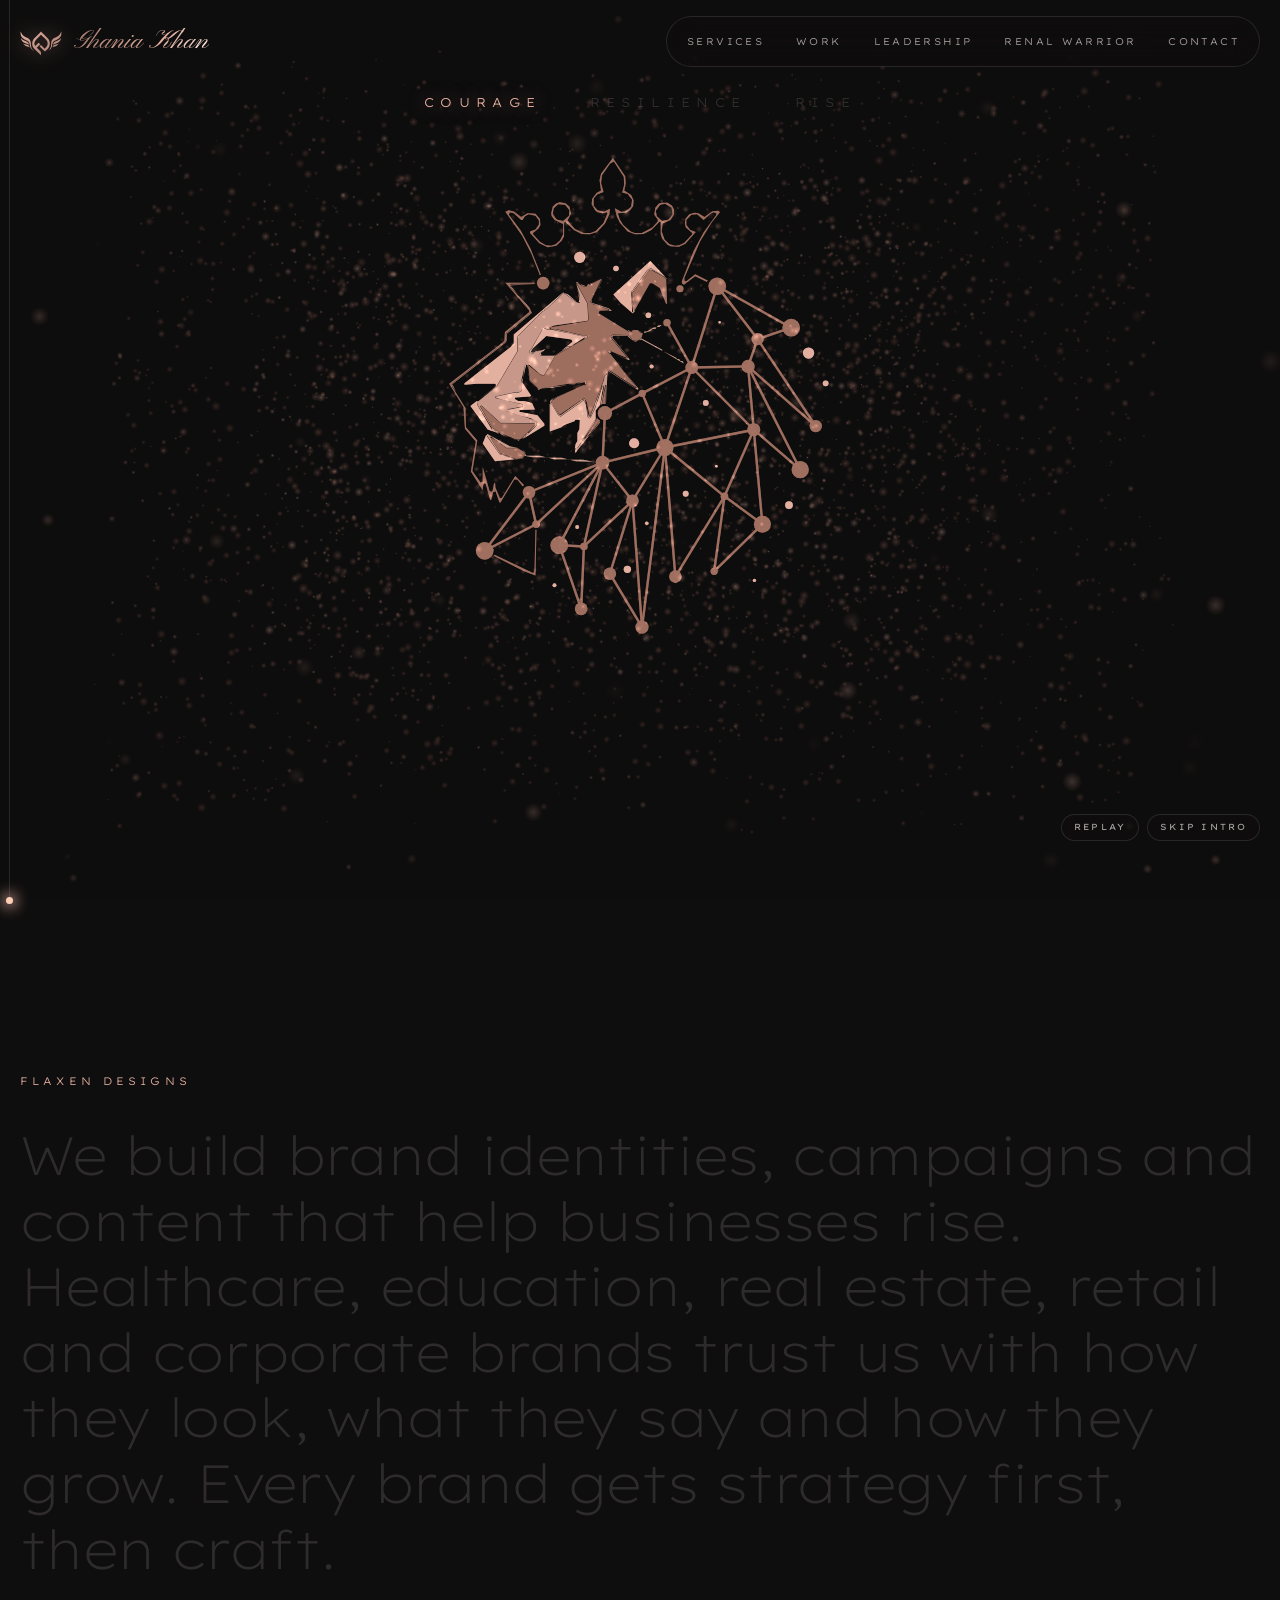
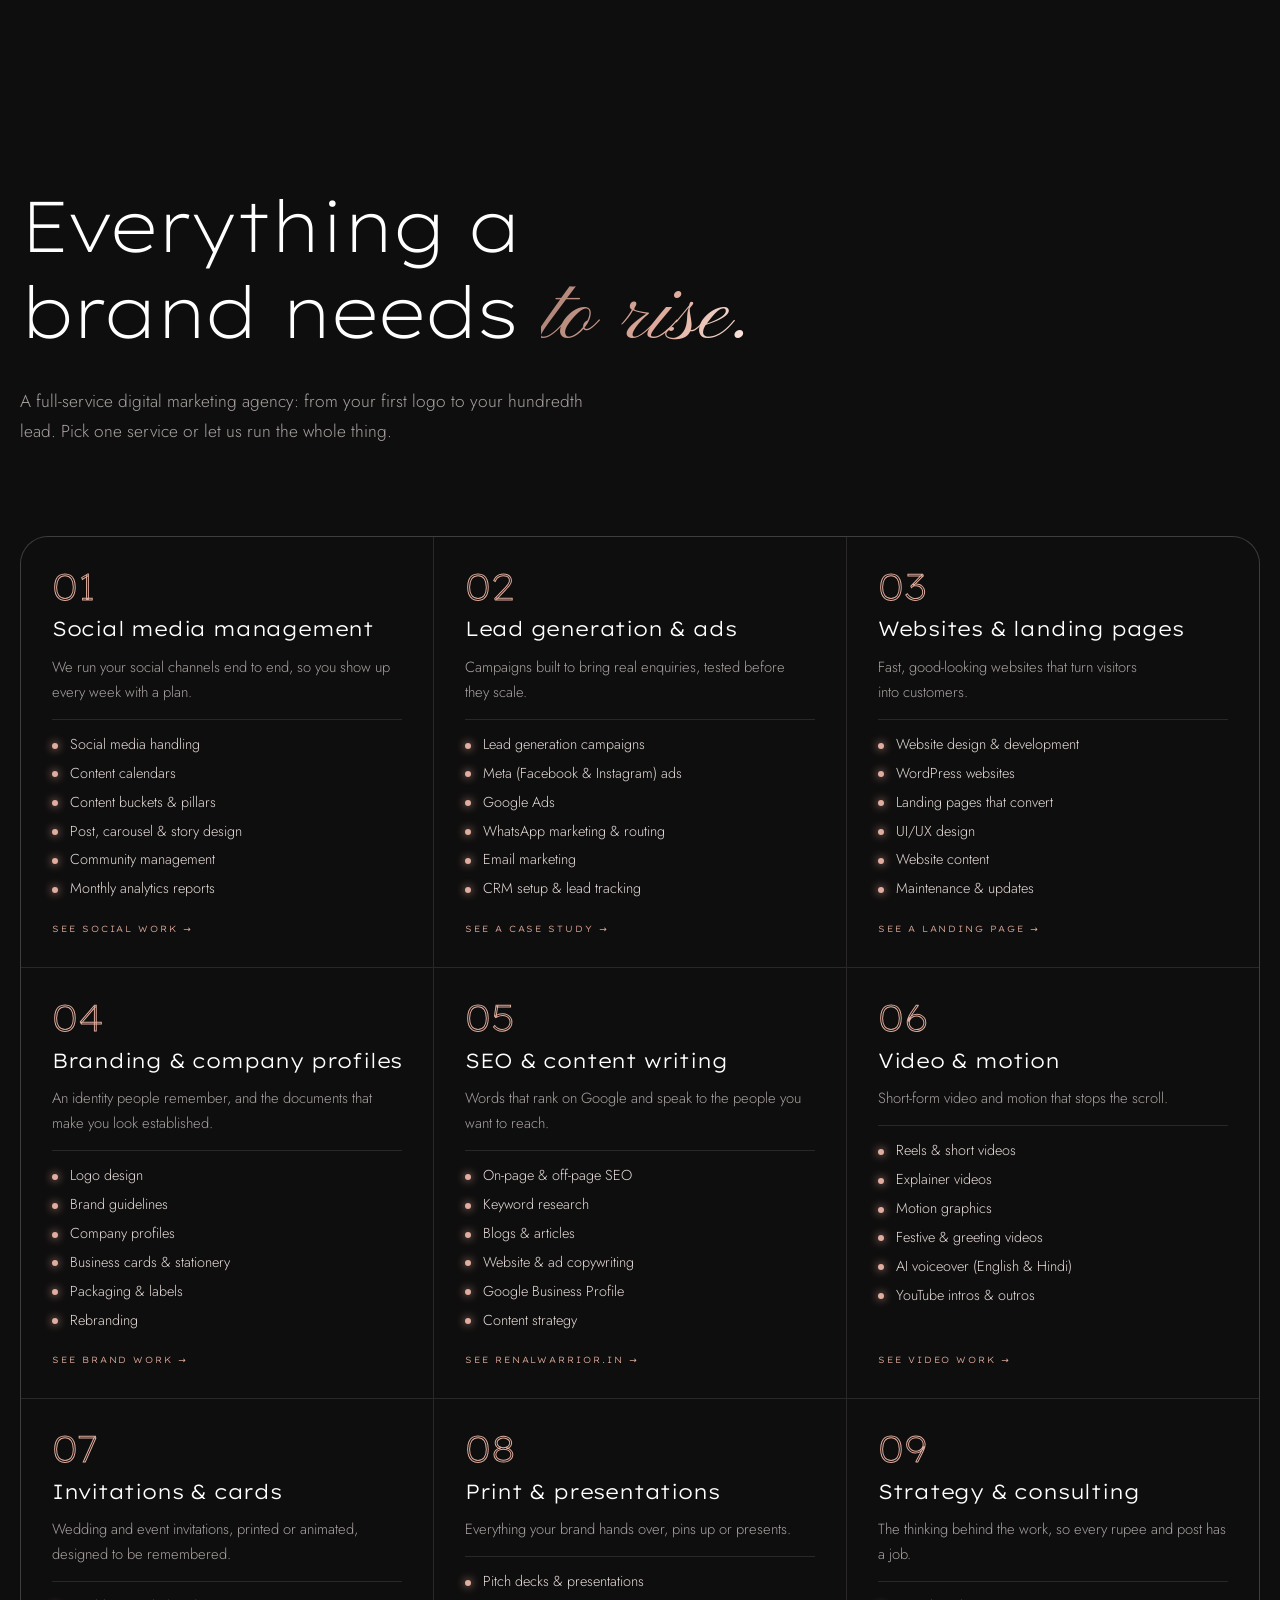
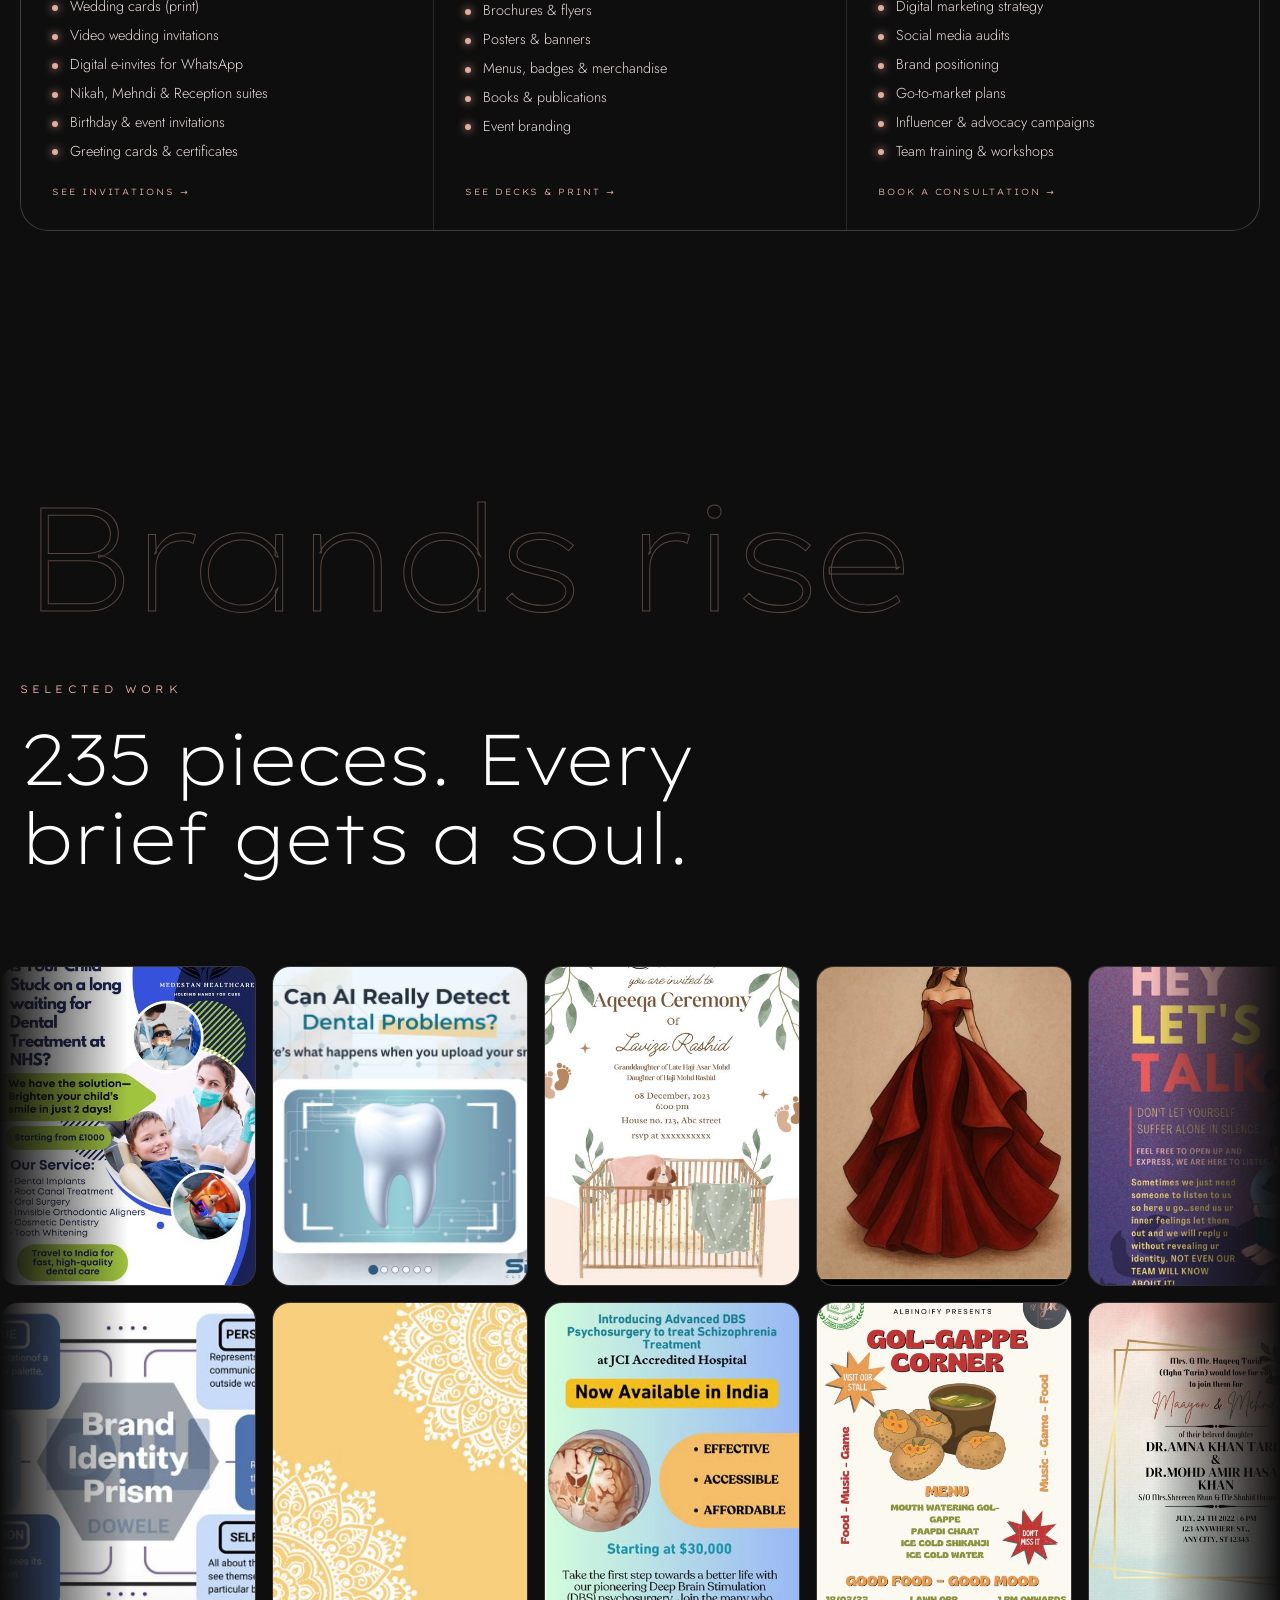
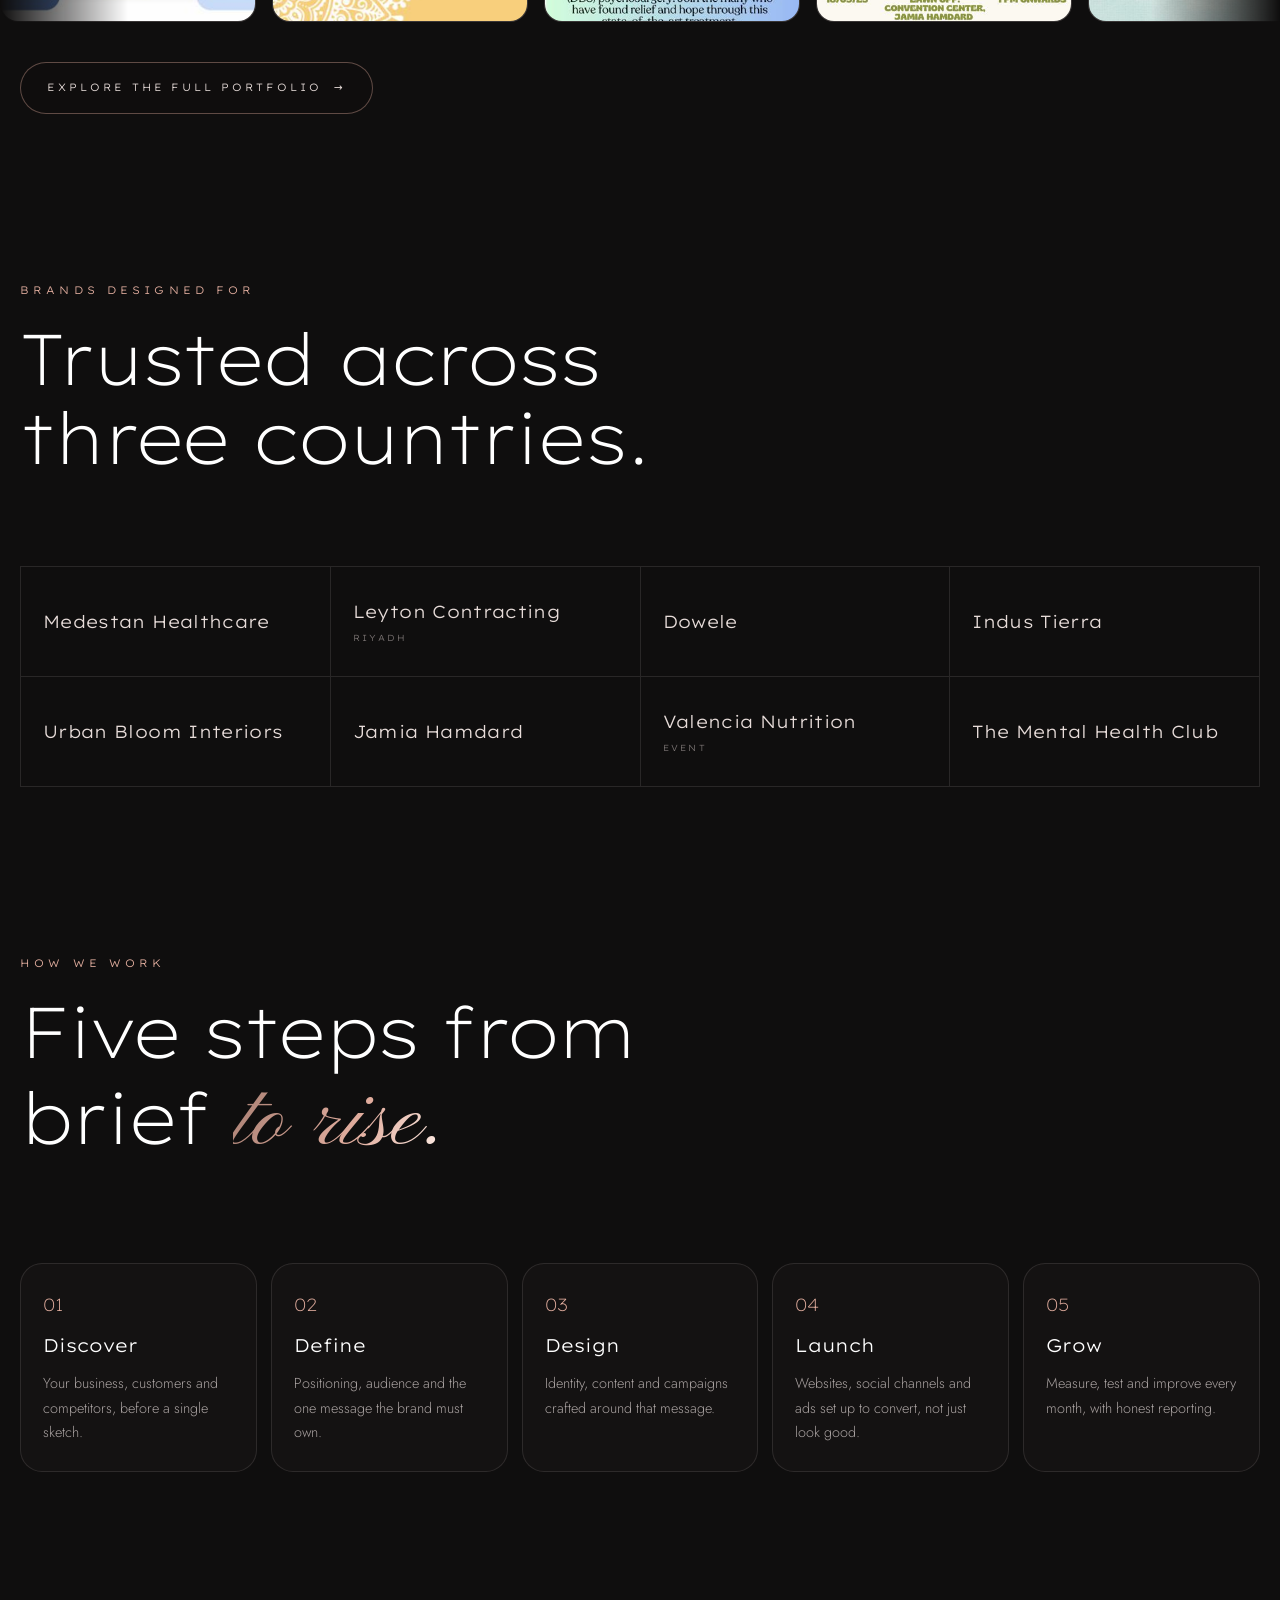
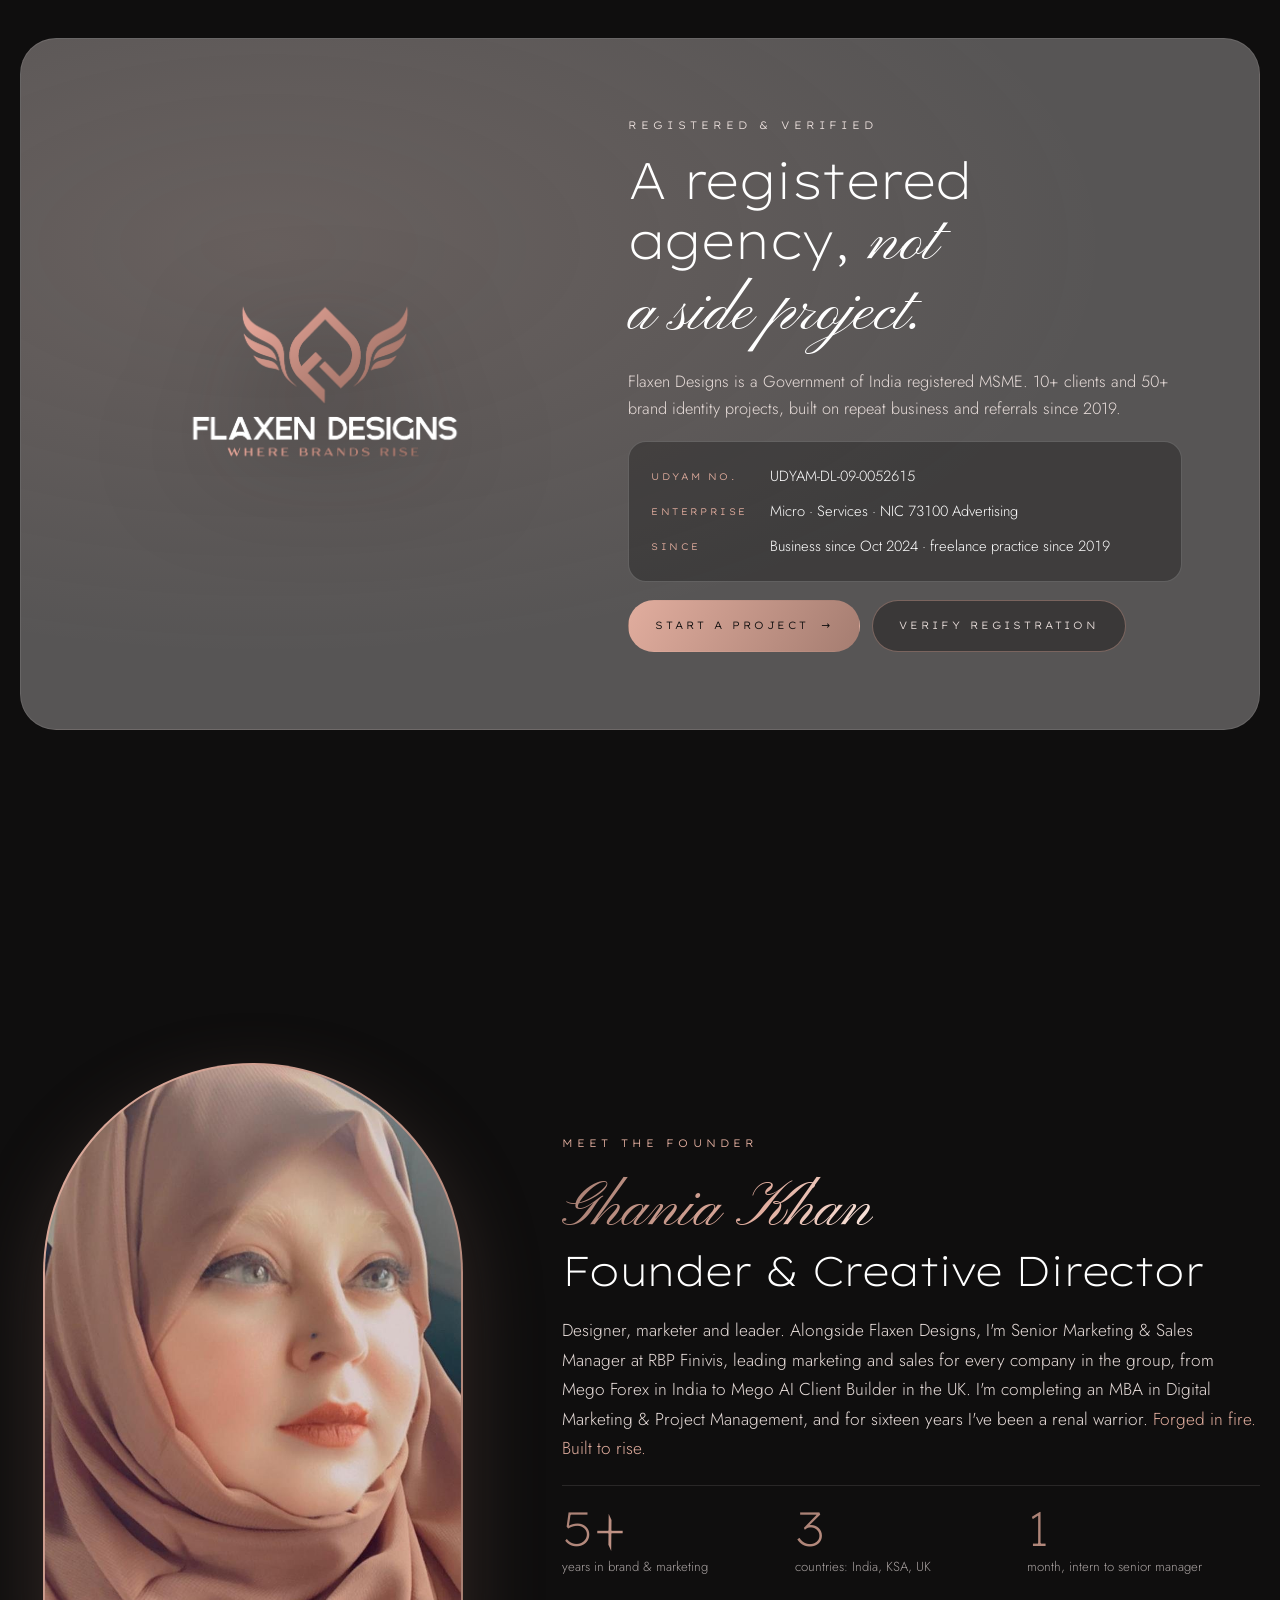
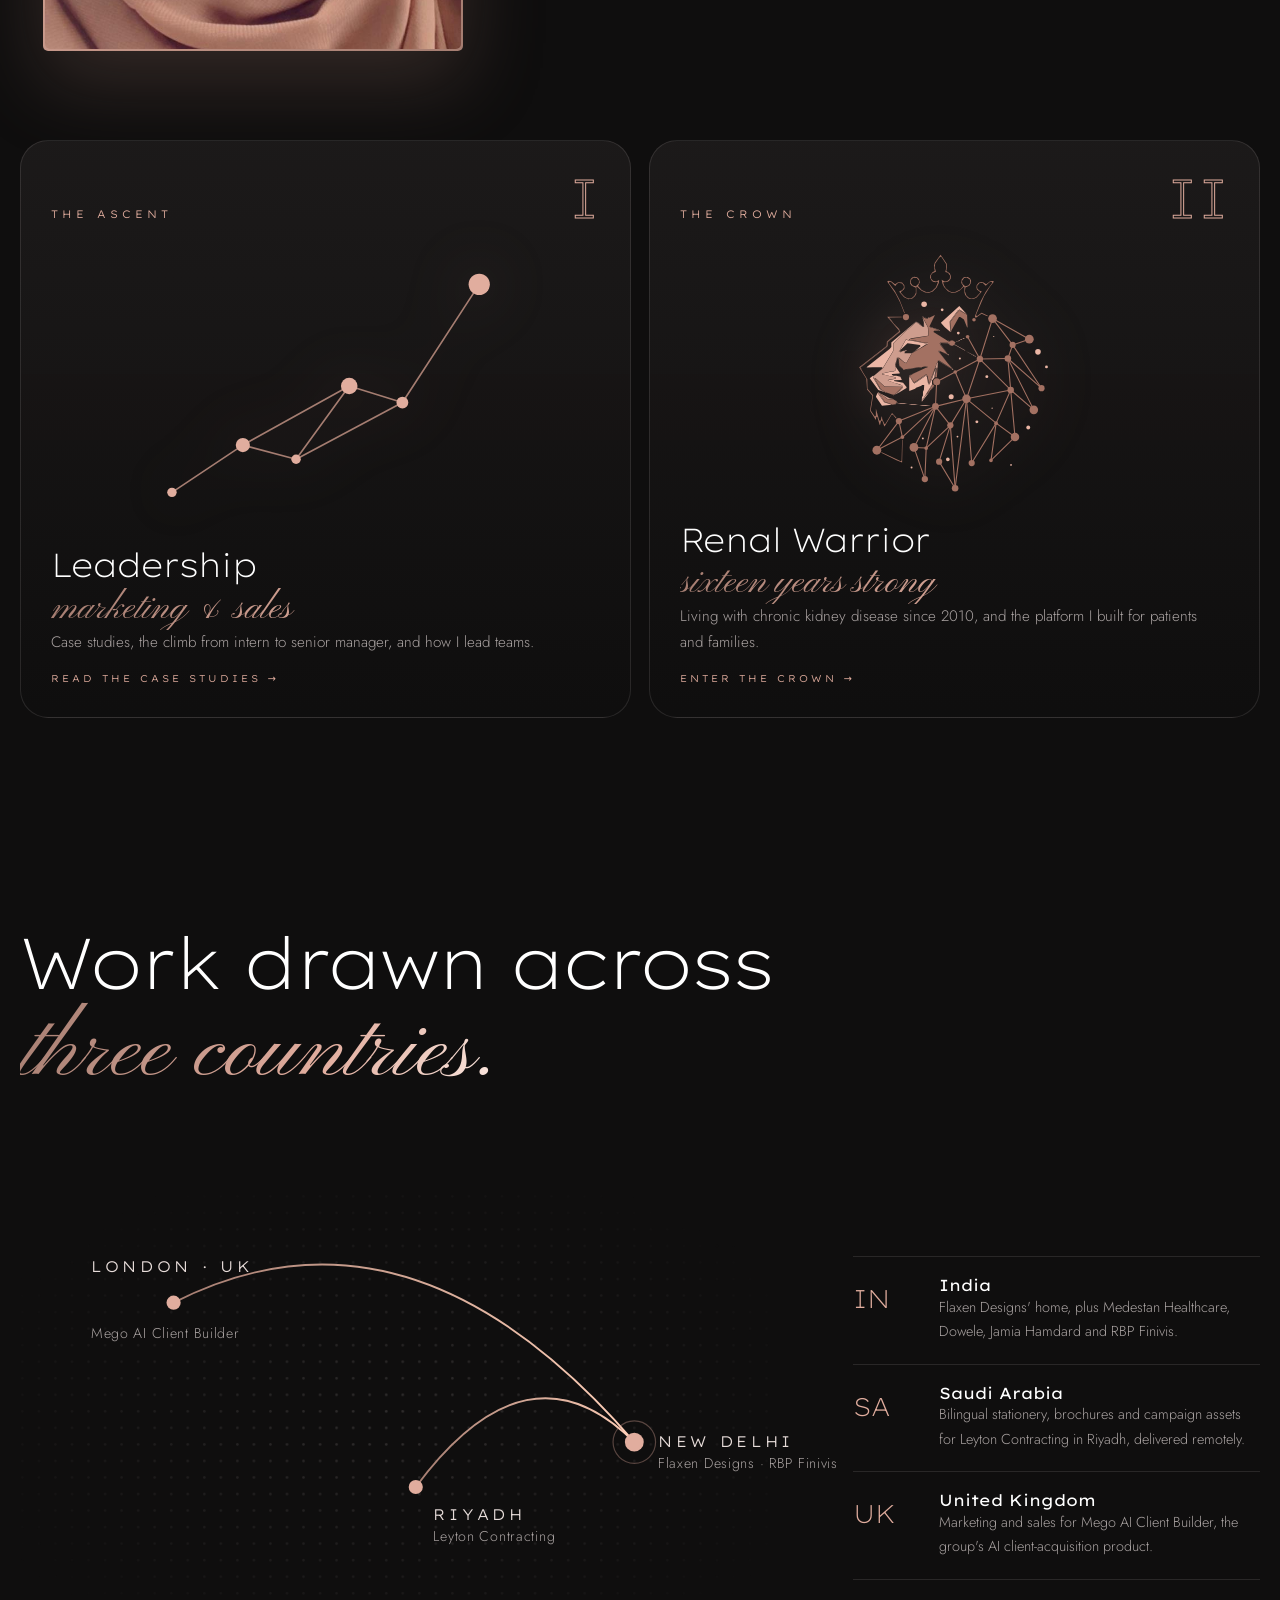
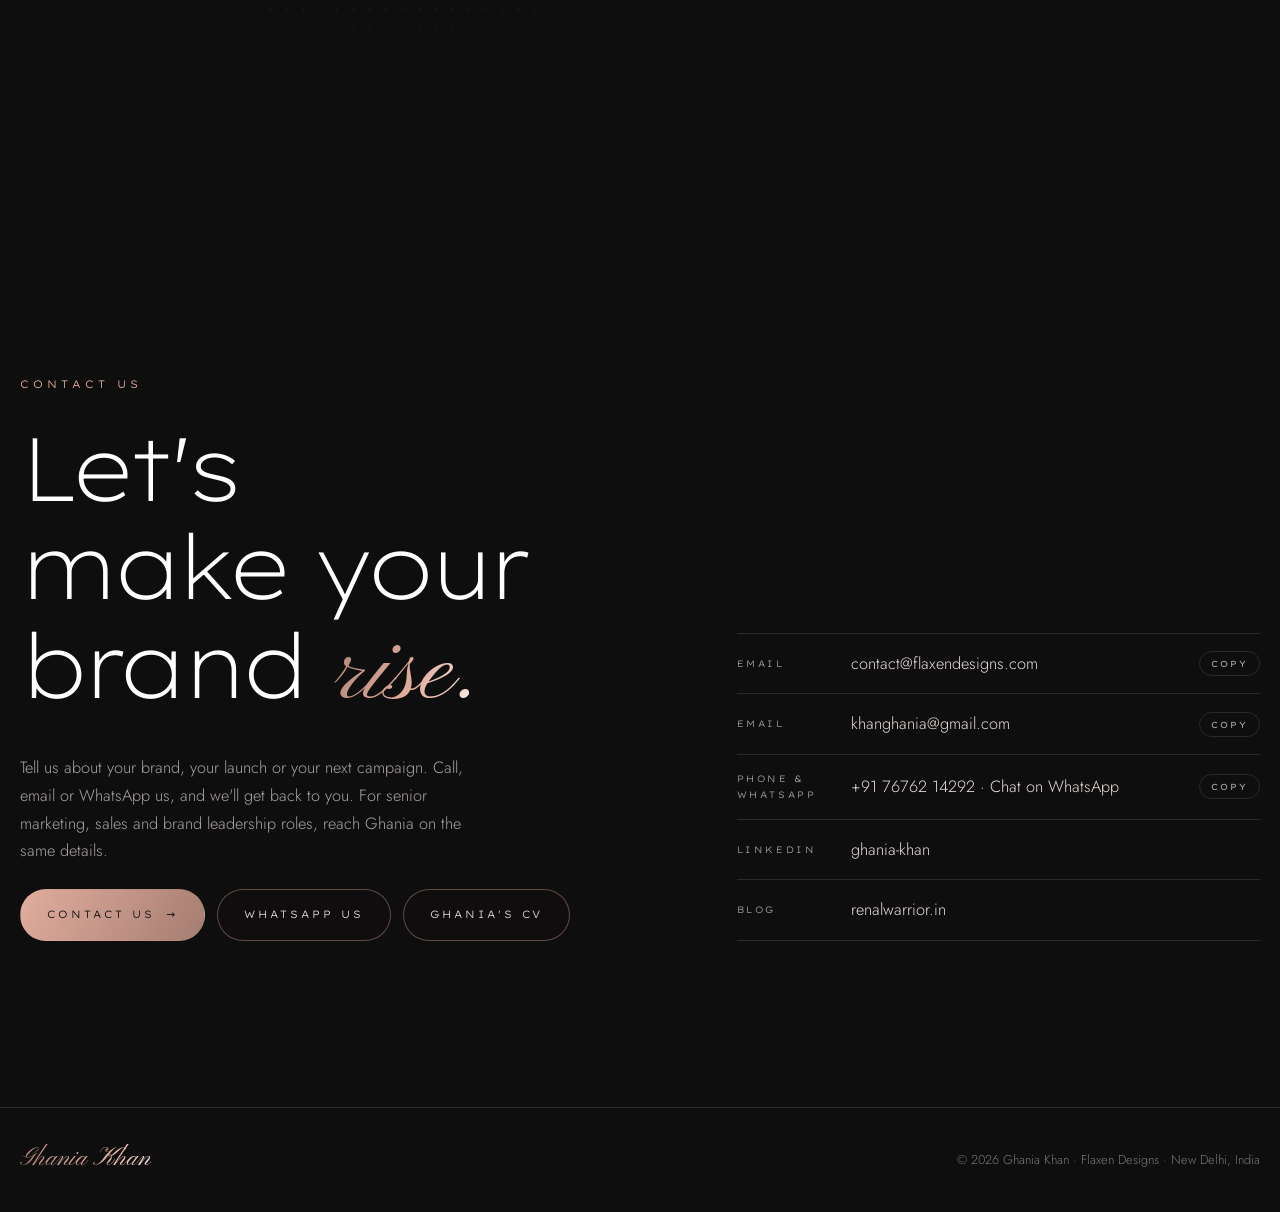
==== index.html @ 9b43824f "Launch the Flaxen Designs website Co-Authored-By: Claude Opus 5.5 <noreply@anthropic.com> Claude-Ses" ====
<!doctype html>
<html lang="en">
<head>
<meta charset="utf-8">
<meta name="viewport" content="width=device-width, initial-scale=1, viewport-fit=cover">
<title>Flaxen Designs · Ghania Khan</title>
<meta name="claude:viewport-fit-sides" content="cover">
<meta name="description" content="Flaxen Designs is a digital marketing agency founded by Ghania Khan: social media management, lead generation, Meta and Google ads, websites, branding, company profiles, SEO, video and print. Where brands rise.">
<meta property="og:title" content="Flaxen Designs · Ghania Khan">
<meta property="og:description" content="Flaxen Designs is a digital marketing agency founded by Ghania Khan: social media management, lead generation, Meta and Google ads, websites, branding, company profiles, SEO, video and print. Where brands rise.">
<meta property="og:image" content="assets/img/ghania-portrait.jpg">
<meta name="theme-color" content="#0f0e0e">
<link rel="icon" href="assets/img/favicon.svg" type="image/svg+xml">
<link rel="preconnect" href="https://fonts.googleapis.com">
<link rel="preconnect" href="https://fonts.gstatic.com" crossorigin>
<link rel="stylesheet" href="https://fonts.googleapis.com/css2?family=Jost:wght@300;400&family=Lexend+Exa:wght@200;300;400&family=Pinyon+Script&display=swap">
<link rel="stylesheet" href="assets/v2.css">
<script>document.documentElement.classList.add("js")</script>
</head>
<body>
<canvas id="embers" aria-hidden="true"></canvas>
<div class="thread" aria-hidden="true"><i></i></div>
<header class="site">
  <a class="mark" href="index.html" aria-label="Ghania Khan, home"><svg class="wings-svg" viewBox="250 300 580 440" width="42" aria-hidden="true"><defs><linearGradient id="mark-wings" x1="0" y1="0" x2="1" y2="1"><stop offset="0" stop-color="#E1AD9E"/><stop offset="1" stop-color="#A57D71"/></linearGradient></defs><path fill="url(#mark-wings)" d="M818.9,424.6c-4.5,18.8-14.9,33-28.7,44.3c-12.1,9.9-25.7,16.5-39.3,23.3c-8.2,4.1-16.4,8.2-24.2,13.1 c-15.6,9.9-25,25.3-29.5,44.4c-2.3,9.6-4.1,19.4-6.4,29c-2.5,10.2-5.9,19.8-11.2,28.2c-6,13.4-25.1,28.2-36.2,36l0,0 c-4.6,3.3-7.8,5.3-8.1,5.5l15.3-14.5l0,0c8.1-10.9,17.5-25.8,24.3-43.4c0,0,0,0,0,0c0.5-2.3,0.9-4.7,1.3-7.1 c2.4-14.2,3-28.7,3.6-43.1c0.3-6.3,1-12.6,2.3-18.6v0c1.5-7.3,3.9-14.3,7.4-21.1c7.9-15.3,19.4-26.5,33.4-34.2 c12.4-6.8,25.2-12.6,37.8-19c12-6.1,23.4-13.3,33-23.5c12.3-13.1,20.8-28.9,26-46.9c0.1-0.5,0.3-0.9,0.7-2.1 c0.3,1.5,0.5,2.3,0.6,3.1C822.9,393.6,822.6,409.1,818.9,424.6z M372.1,588.3c4,1.1,7.8,3,11.7,4.5c-3.7-13.2-10.6-23.8-22.5-29.7 c-8.7-4.3-18.1-5.8-27.4-7.6c-11-2.1-21.9-4.7-32-10.5c-2.2-1.3-4.3-2.7-6.8-3.8c2.4,3.9,4.6,7.9,7.2,11.6 c12.6,18,29.6,27.4,49.2,31.6c2.6,0.6,5.3,1,8,1.5C363.7,586.6,368,587.1,372.1,588.3z M346.2,545.4c10.4,3.3,20.8,6.2,29.5,14.9 c-4-22.7-15.8-37.7-34.1-46.5c-11.3-5.4-22.9-9.9-34.4-14.8c-13.2-5.7-26.1-12-36.8-22.9c-2.7-2.8-5.3-5.8-7.9-8.7 c-0.2,0.1-0.4,0.2-0.6,0.2c2.1,6.7,3.9,13.5,6.4,20c9.5,24.3,26.9,38.9,48.6,47.7C326.6,539.2,336.4,542.3,346.2,545.4z M423.6,628.4c-2.4-3.1-5.1-6.1-7.3-9.4c-7.1-10.6-10.5-22.9-12.6-35.6c-2.4-14.2-3-28.7-3.6-43.1c-0.6-14-3.3-27.3-9.7-39.7 c-7.9-15.3-19.4-26.5-33.4-34.2c-12.4-6.8-25.2-12.6-37.8-19c-12-6.1-23.4-13.3-33-23.5c-12.3-13.1-20.8-28.9-26-46.9 c-0.1-0.5-0.3-0.9-0.7-2.1c-0.3,1.5-0.5,2.3-0.6,3.1c-1.9,15.6-1.7,31.1,2,46.6c4.5,18.8,14.9,33,28.7,44.3 c12.1,9.9,25.7,16.5,39.3,23.3c8.2,4.1,16.4,8.2,24.2,13.1c15.6,9.9,25,25.3,29.5,44.4c2.3,9.6,4.1,19.4,6.4,29 c2.5,10.2,5.9,19.8,11.2,28.2l0,0c8.7,19.3,44.3,41.5,44.3,41.5L423.6,628.4z M720.5,585.8c2.7-0.5,5.3-0.9,8-1.5 c19.7-4.1,36.6-13.6,49.2-31.6c2.6-3.7,4.8-7.8,7.2-11.6c-2.6,1.1-4.7,2.6-6.8,3.8c-10.1,5.9-21,8.4-32,10.5 c-9.3,1.8-18.6,3.3-27.4,7.6c-12,5.9-18.8,16.5-22.5,29.7c3.9-1.5,7.7-3.4,11.7-4.5C712,587.1,716.3,586.6,720.5,585.8z M763,535.3 c21.7-8.8,39.2-23.4,48.6-47.7c2.5-6.5,4.3-13.3,6.4-20c-0.2-0.1-0.4-0.2-0.6-0.2c-2.6,2.9-5.2,5.9-7.9,8.7 c-10.7,10.8-23.6,17.2-36.8,22.9c-11.5,4.9-23.1,9.4-34.4,14.8c-18.3,8.7-30.1,23.7-34.1,46.5c8.7-8.7,19.1-11.6,29.5-14.9 C743.6,542.3,753.4,539.2,763,535.3z M661,526.3c-1.3-12.1-4.9-23.5-10.6-33.7c-4-7.2-9.1-14-15.2-20.2 c-16.5-16.6-34.2-34.4-57.5-57.8c-9.9-9.9-19.8-19.7-30-29.9l-7.5-7.5c-8.3,8.3-16.6,16.7-24.9,25c-18.5,18.5-37.6,37.7-56.2,56.7 c-1.2,1.2-2.4,2.5-3.7,3.7c-7.6,7.6-15.4,15.5-21,24.1c-1.9,2.9-3.7,6-5.3,9c-18.8,36.2-13,82.4,14.2,114.8 c2.4,2.9,4.9,5.6,7.6,8.1c19.1,18.2,38.2,37.1,56.6,55.3c7.7,7.5,15.3,15.1,23,22.6c3,2.9,5.9,5.9,8.7,8.8c0-15.5,0.1-31,0.1-46.4 c-19.4-19.2-38.9-38.4-58.3-57.5c16.2-16.4,32.5-32.8,48.7-49.3c-7.4-7.4-14.8-14.8-22.2-22.2c-11.9,11.7-23.8,23.5-35.7,35.2 l-13,12.8l-4.6-10.6c-10.4-23.8-4.1-55.4,15.1-75.1c10.9-11.2,22.1-22.6,32.8-33.5c5.9-6,11.7-11.9,17.6-17.9 c3-3.1,6.1-6.2,9.3-9.5l11.7-12l5.7,6.2c1.3,1.4,2.5,2.8,3.7,4.1c2.3,2.6,4.5,5.1,6.7,7.3c6.3,6.3,12.7,12.8,19,19 c12.4,12.4,25.3,25.2,37.6,38.2c16.5,17.4,22.1,39.5,16.3,64c-5.2,22.1-20.7,36.5-34.3,49.3l-5.6,5.2 c-16.9-17.2-33.8-34.4-50.7-51.7c-6.3,6.2-12.7,12.4-19,18.6c24.7,24.7,49.3,49.3,74,74c2.6-2.6,5.3-5.2,7.9-7.7 c7.4-7.2,15-14.7,22.7-22c7.9-7.5,14.6-15.5,20-23.8v0C658.5,578.7,664,553.8,661,526.3z"/></svg><span class="gold">Ghania Khan</span></a>
  <nav class="menu" aria-label="Main"><a href="index.html#services">Services</a><a href="wings.html">Work</a><a href="ascent.html">Leadership</a><a href="crown.html">Renal Warrior</a><a href="#contact">Contact</a></nav>
</header>
<main>

<section class="hero" aria-label="Flaxen Designs">
  <canvas aria-hidden="true"></canvas>
  <div class="still" aria-hidden="true"><svg class="wings-svg" viewBox="250 300 580 440" aria-hidden="true"><defs><linearGradient id="wg-still" x1="0" y1="0" x2="1" y2="1"><stop offset="0" stop-color="#E1AD9E"/><stop offset="1" stop-color="#A57D71"/></linearGradient></defs><path fill="url(#wg-still)" d="M818.9,424.6c-4.5,18.8-14.9,33-28.7,44.3c-12.1,9.9-25.7,16.5-39.3,23.3c-8.2,4.1-16.4,8.2-24.2,13.1 c-15.6,9.9-25,25.3-29.5,44.4c-2.3,9.6-4.1,19.4-6.4,29c-2.5,10.2-5.9,19.8-11.2,28.2c-6,13.4-25.1,28.2-36.2,36l0,0 c-4.6,3.3-7.8,5.3-8.1,5.5l15.3-14.5l0,0c8.1-10.9,17.5-25.8,24.3-43.4c0,0,0,0,0,0c0.5-2.3,0.9-4.7,1.3-7.1 c2.4-14.2,3-28.7,3.6-43.1c0.3-6.3,1-12.6,2.3-18.6v0c1.5-7.3,3.9-14.3,7.4-21.1c7.9-15.3,19.4-26.5,33.4-34.2 c12.4-6.8,25.2-12.6,37.8-19c12-6.1,23.4-13.3,33-23.5c12.3-13.1,20.8-28.9,26-46.9c0.1-0.5,0.3-0.9,0.7-2.1 c0.3,1.5,0.5,2.3,0.6,3.1C822.9,393.6,822.6,409.1,818.9,424.6z M372.1,588.3c4,1.1,7.8,3,11.7,4.5c-3.7-13.2-10.6-23.8-22.5-29.7 c-8.7-4.3-18.1-5.8-27.4-7.6c-11-2.1-21.9-4.7-32-10.5c-2.2-1.3-4.3-2.7-6.8-3.8c2.4,3.9,4.6,7.9,7.2,11.6 c12.6,18,29.6,27.4,49.2,31.6c2.6,0.6,5.3,1,8,1.5C363.7,586.6,368,587.1,372.1,588.3z M346.2,545.4c10.4,3.3,20.8,6.2,29.5,14.9 c-4-22.7-15.8-37.7-34.1-46.5c-11.3-5.4-22.9-9.9-34.4-14.8c-13.2-5.7-26.1-12-36.8-22.9c-2.7-2.8-5.3-5.8-7.9-8.7 c-0.2,0.1-0.4,0.2-0.6,0.2c2.1,6.7,3.9,13.5,6.4,20c9.5,24.3,26.9,38.9,48.6,47.7C326.6,539.2,336.4,542.3,346.2,545.4z M423.6,628.4c-2.4-3.1-5.1-6.1-7.3-9.4c-7.1-10.6-10.5-22.9-12.6-35.6c-2.4-14.2-3-28.7-3.6-43.1c-0.6-14-3.3-27.3-9.7-39.7 c-7.9-15.3-19.4-26.5-33.4-34.2c-12.4-6.8-25.2-12.6-37.8-19c-12-6.1-23.4-13.3-33-23.5c-12.3-13.1-20.8-28.9-26-46.9 c-0.1-0.5-0.3-0.9-0.7-2.1c-0.3,1.5-0.5,2.3-0.6,3.1c-1.9,15.6-1.7,31.1,2,46.6c4.5,18.8,14.9,33,28.7,44.3 c12.1,9.9,25.7,16.5,39.3,23.3c8.2,4.1,16.4,8.2,24.2,13.1c15.6,9.9,25,25.3,29.5,44.4c2.3,9.6,4.1,19.4,6.4,29 c2.5,10.2,5.9,19.8,11.2,28.2l0,0c8.7,19.3,44.3,41.5,44.3,41.5L423.6,628.4z M720.5,585.8c2.7-0.5,5.3-0.9,8-1.5 c19.7-4.1,36.6-13.6,49.2-31.6c2.6-3.7,4.8-7.8,7.2-11.6c-2.6,1.1-4.7,2.6-6.8,3.8c-10.1,5.9-21,8.4-32,10.5 c-9.3,1.8-18.6,3.3-27.4,7.6c-12,5.9-18.8,16.5-22.5,29.7c3.9-1.5,7.7-3.4,11.7-4.5C712,587.1,716.3,586.6,720.5,585.8z M763,535.3 c21.7-8.8,39.2-23.4,48.6-47.7c2.5-6.5,4.3-13.3,6.4-20c-0.2-0.1-0.4-0.2-0.6-0.2c-2.6,2.9-5.2,5.9-7.9,8.7 c-10.7,10.8-23.6,17.2-36.8,22.9c-11.5,4.9-23.1,9.4-34.4,14.8c-18.3,8.7-30.1,23.7-34.1,46.5c8.7-8.7,19.1-11.6,29.5-14.9 C743.6,542.3,753.4,539.2,763,535.3z M661,526.3c-1.3-12.1-4.9-23.5-10.6-33.7c-4-7.2-9.1-14-15.2-20.2 c-16.5-16.6-34.2-34.4-57.5-57.8c-9.9-9.9-19.8-19.7-30-29.9l-7.5-7.5c-8.3,8.3-16.6,16.7-24.9,25c-18.5,18.5-37.6,37.7-56.2,56.7 c-1.2,1.2-2.4,2.5-3.7,3.7c-7.6,7.6-15.4,15.5-21,24.1c-1.9,2.9-3.7,6-5.3,9c-18.8,36.2-13,82.4,14.2,114.8 c2.4,2.9,4.9,5.6,7.6,8.1c19.1,18.2,38.2,37.1,56.6,55.3c7.7,7.5,15.3,15.1,23,22.6c3,2.9,5.9,5.9,8.7,8.8c0-15.5,0.1-31,0.1-46.4 c-19.4-19.2-38.9-38.4-58.3-57.5c16.2-16.4,32.5-32.8,48.7-49.3c-7.4-7.4-14.8-14.8-22.2-22.2c-11.9,11.7-23.8,23.5-35.7,35.2 l-13,12.8l-4.6-10.6c-10.4-23.8-4.1-55.4,15.1-75.1c10.9-11.2,22.1-22.6,32.8-33.5c5.9-6,11.7-11.9,17.6-17.9 c3-3.1,6.1-6.2,9.3-9.5l11.7-12l5.7,6.2c1.3,1.4,2.5,2.8,3.7,4.1c2.3,2.6,4.5,5.1,6.7,7.3c6.3,6.3,12.7,12.8,19,19 c12.4,12.4,25.3,25.2,37.6,38.2c16.5,17.4,22.1,39.5,16.3,64c-5.2,22.1-20.7,36.5-34.3,49.3l-5.6,5.2 c-16.9-17.2-33.8-34.4-50.7-51.7c-6.3,6.2-12.7,12.4-19,18.6c24.7,24.7,49.3,49.3,74,74c2.6-2.6,5.3-5.2,7.9-7.7 c7.4-7.2,15-14.7,22.7-22c7.9-7.5,14.6-15.5,20-23.8v0C658.5,578.7,664,553.8,661,526.3z"/></svg></div>
  <div class="words" aria-hidden="true"><span class="w1">Courage</span><span class="w2">Resilience</span><span class="w3">Rise</span></div>
  <div class="id">
    <h1 class="brand"><span class="bw">Flaxen Designs</span><span class="tg">Where brands rise</span></h1>
    <p class="role">Branding &amp; digital marketing agency &middot; Founded by <b>Ghania Khan</b></p>
    <nav class="paths" aria-label="Start here">
      <a class="btn solid" href="#contact">Start a project <span class="arr">&rarr;</span></a>
      <a class="btn" href="wings.html">See the work</a>
      <a class="btn" href="#founder">Meet the founder</a>
    </nav>
    <div class="controls"><button id="replay" type="button">Replay</button><button id="skip" type="button">Skip intro</button></div>
  </div>
</section>

<section class="manifesto" aria-label="About Flaxen Designs">
  <div class="wrap">
    <span class="eyebrow rv">Flaxen Designs</span>
    <p style="margin-top:28px">We build <em>brand identities,</em> campaigns and content that help businesses <em>rise.</em> Healthcare, education, real estate, retail and corporate brands trust us with how they look, what they say and how they <em>grow.</em> Every brand gets strategy first, then craft.</p>
  </div>
</section>

<section id="services" aria-labelledby="svc-h" style="padding-top:0">
  <div class="wrap">
    <div class="sec-head">
      <span class="eyebrow rv">Services</span>
      <h2 id="svc-h" class="rv d1">Everything a brand needs <span class="script gold" style="font-size:1.3em">to rise.</span></h2>
      <p class="rv d2">A full-service digital marketing agency: from your first logo to your hundredth lead. Pick one service or let us run the whole thing.</p>
    </div>
    <div class="services">
      <article class="svc shine rv">
        <span class="n">01</span><h3>Social media management</h3>
        <p>We run your social channels end to end, so you show up every week with a plan.</p>
        <ul><li>Social media handling</li><li>Content calendars</li><li>Content buckets &amp; pillars</li><li>Post, carousel &amp; story design</li><li>Community management</li><li>Monthly analytics reports</li></ul>
        <a class="eg" href="wings.html#social-media">See social work &rarr;</a>
      </article>
      <article class="svc shine rv d1">
        <span class="n">02</span><h3>Lead generation &amp; ads</h3>
        <p>Campaigns built to bring real enquiries, tested before they scale.</p>
        <ul><li>Lead generation campaigns</li><li>Meta (Facebook &amp; Instagram) ads</li><li>Google Ads</li><li>WhatsApp marketing &amp; routing</li><li>Email marketing</li><li>CRM setup &amp; lead tracking</li></ul>
        <a class="eg" href="ascent.html#cases">See a case study &rarr;</a>
      </article>
      <article class="svc shine rv d2">
        <span class="n">03</span><h3>Websites &amp; landing pages</h3>
        <p>Fast, good-looking websites that turn visitors into customers.</p>
        <ul><li>Website design &amp; development</li><li>WordPress websites</li><li>Landing pages that convert</li><li>UI/UX design</li><li>Website content</li><li>Maintenance &amp; updates</li></ul>
        <a class="eg" href="wings.html#writing">See a landing page &rarr;</a>
      </article>
      <article class="svc shine rv d3">
        <span class="n">04</span><h3>Branding &amp; company profiles</h3>
        <p>An identity people remember, and the documents that make you look established.</p>
        <ul><li>Logo design</li><li>Brand guidelines</li><li>Company profiles</li><li>Business cards &amp; stationery</li><li>Packaging &amp; labels</li><li>Rebranding</li></ul>
        <a class="eg" href="wings.html#brand-identity">See brand work &rarr;</a>
      </article>
      <article class="svc shine rv">
        <span class="n">05</span><h3>SEO &amp; content writing</h3>
        <p>Words that rank on Google and speak to the people you want to reach.</p>
        <ul><li>On-page &amp; off-page SEO</li><li>Keyword research</li><li>Blogs &amp; articles</li><li>Website &amp; ad copywriting</li><li>Google Business Profile</li><li>Content strategy</li></ul>
        <a class="eg" href="crown.html">See RenalWarrior.in &rarr;</a>
      </article>
      <article class="svc shine rv d1">
        <span class="n">06</span><h3>Video &amp; motion</h3>
        <p>Short-form video and motion that stops the scroll.</p>
        <ul><li>Reels &amp; short videos</li><li>Explainer videos</li><li>Motion graphics</li><li>Festive &amp; greeting videos</li><li>AI voiceover (English &amp; Hindi)</li><li>YouTube intros &amp; outros</li></ul>
        <a class="eg" href="wings.html#video">See video work &rarr;</a>
      </article>
      <article class="svc shine rv d2">
        <span class="n">07</span><h3>Invitations &amp; cards</h3>
        <p>Wedding and event invitations, printed or animated, designed to be remembered.</p>
        <ul><li>Wedding cards (print)</li><li>Video wedding invitations</li><li>Digital e-invites for WhatsApp</li><li>Nikah, Mehndi &amp; Reception suites</li><li>Birthday &amp; event invitations</li><li>Greeting cards &amp; certificates</li></ul>
        <a class="eg" href="wings.html#invitations-events">See invitations &rarr;</a>
      </article>
      <article class="svc shine rv">
        <span class="n">08</span><h3>Print &amp; presentations</h3>
        <p>Everything your brand hands over, pins up or presents.</p>
        <ul><li>Pitch decks &amp; presentations</li><li>Brochures &amp; flyers</li><li>Posters &amp; banners</li><li>Menus, badges &amp; merchandise</li><li>Books &amp; publications</li><li>Event branding</li></ul>
        <a class="eg" href="wings.html#presentations">See decks &amp; print &rarr;</a>
      </article>
      <article class="svc shine rv d1">
        <span class="n">09</span><h3>Strategy &amp; consulting</h3>
        <p>The thinking behind the work, so every rupee and post has a job.</p>
        <ul><li>Digital marketing strategy</li><li>Social media audits</li><li>Brand positioning</li><li>Go-to-market plans</li><li>Influencer &amp; advocacy campaigns</li><li>Team training &amp; workshops</li></ul>
        <a class="eg" href="#contact">Book a consultation &rarr;</a>
      </article>
    </div>
  </div>
</section>

<section aria-labelledby="work-h" style="padding-top:clamp(40px,6vw,80px)">
  <div class="wrap" style="overflow:hidden">
    <div class="mega" aria-hidden="true">Brands rise</div>
    <div class="sec-head" style="margin-top:30px">
      <span class="eyebrow rv">Selected work</span>
      <h2 id="work-h" class="rv d1">235 pieces. Every brief gets a soul.</h2>
    </div>
  </div>
  <div class="marquee" aria-label="Selected work"><div class="row"><a href="wings.html#archive" tabindex="0"><img src="assets/work/1Nnej_1oYIJgL4YW12SynD6t-qel1HZjP.jpg" alt="Medestan UK dental poster" loading="lazy"></a><a href="wings.html#archive" tabindex="0"><img src="assets/work/1SgR0VWPZK63Vidxa9N_FUZ_c7HvOSLiX.jpg" alt="Challenge 1 Slide 1" loading="lazy"></a><a href="wings.html#archive" tabindex="0"><img src="assets/work/10xvV6xErrC3Qg06BDuflhagaQjnVNrap.jpg" alt="Aqeeqa invitation, illustrated" loading="lazy"></a><a href="wings.html#archive" tabindex="0"><img src="assets/work/1Fn7a2E5jrbVf-PwrFDUHSui4rCk0vawh.jpg" alt="Red gown illustration" loading="lazy"></a><a href="wings.html#archive" tabindex="0"><img src="assets/work/1AaCTenh0qKNvD9McyAU6ri6iyZabw-GJ.jpg" alt="Mental Health Club: Hey, let&#x27;s talk" loading="lazy"></a><a href="wings.html#archive" tabindex="0"><img src="assets/work/1tIhIQcK__fyMtf7P0SNNt9t7Eto8rbZE.jpg" alt="Medestan: Haematology care" loading="lazy"></a><a href="wings.html#archive" tabindex="0"><img src="assets/work/1IH9w871Q_MS-MeYUD_o3CTT6i-yXRUyf.jpg" alt="Art therapy workshop poster" loading="lazy"></a><a href="wings.html#archive" tabindex="0"><img src="assets/work/1QFppky8_sszNKoPa4NoRlyn9R4K2uJBQ.jpg" alt="Nikah invitation" loading="lazy"></a><a href="wings.html#archive" tabindex="0"><img src="assets/work/1R8otaqMyZG5nITcTGIl2YbDvpz8KZrY6.jpg" alt="Medestan: Back pain consultation" loading="lazy"></a><a href="wings.html#archive" tabindex="0"><img src="assets/work/1ymcJTZbBNKop1UNQvRml-UpGbK7-v3lt.jpg" alt="Challenge 1 Slide 4" loading="lazy"></a><a href="wings.html#archive" tabindex="-1" aria-hidden="true"><img src="assets/work/1Nnej_1oYIJgL4YW12SynD6t-qel1HZjP.jpg" alt="Medestan UK dental poster" loading="lazy"></a><a href="wings.html#archive" tabindex="-1" aria-hidden="true"><img src="assets/work/1SgR0VWPZK63Vidxa9N_FUZ_c7HvOSLiX.jpg" alt="Challenge 1 Slide 1" loading="lazy"></a><a href="wings.html#archive" tabindex="-1" aria-hidden="true"><img src="assets/work/10xvV6xErrC3Qg06BDuflhagaQjnVNrap.jpg" alt="Aqeeqa invitation, illustrated" loading="lazy"></a><a href="wings.html#archive" tabindex="-1" aria-hidden="true"><img src="assets/work/1Fn7a2E5jrbVf-PwrFDUHSui4rCk0vawh.jpg" alt="Red gown illustration" loading="lazy"></a><a href="wings.html#archive" tabindex="-1" aria-hidden="true"><img src="assets/work/1AaCTenh0qKNvD9McyAU6ri6iyZabw-GJ.jpg" alt="Mental Health Club: Hey, let&#x27;s talk" loading="lazy"></a><a href="wings.html#archive" tabindex="-1" aria-hidden="true"><img src="assets/work/1tIhIQcK__fyMtf7P0SNNt9t7Eto8rbZE.jpg" alt="Medestan: Haematology care" loading="lazy"></a><a href="wings.html#archive" tabindex="-1" aria-hidden="true"><img src="assets/work/1IH9w871Q_MS-MeYUD_o3CTT6i-yXRUyf.jpg" alt="Art therapy workshop poster" loading="lazy"></a><a href="wings.html#archive" tabindex="-1" aria-hidden="true"><img src="assets/work/1QFppky8_sszNKoPa4NoRlyn9R4K2uJBQ.jpg" alt="Nikah invitation" loading="lazy"></a><a href="wings.html#archive" tabindex="-1" aria-hidden="true"><img src="assets/work/1R8otaqMyZG5nITcTGIl2YbDvpz8KZrY6.jpg" alt="Medestan: Back pain consultation" loading="lazy"></a><a href="wings.html#archive" tabindex="-1" aria-hidden="true"><img src="assets/work/1ymcJTZbBNKop1UNQvRml-UpGbK7-v3lt.jpg" alt="Challenge 1 Slide 4" loading="lazy"></a></div><div class="row rev"><a href="wings.html#archive" tabindex="0"><img src="assets/work/1mxc2Yds315m3wloFVv1HnVmSkWvtGT7X.jpg" alt="Brand Identity Prism" loading="lazy"></a><a href="wings.html#archive" tabindex="0"><img src="assets/work/1ocadvJXQIs2PiF1gtqx7vMsVmE59oOSn.jpg" alt="Mandala phone wallpaper" loading="lazy"></a><a href="wings.html#archive" tabindex="0"><img src="assets/work/1z0MCkfZoEBwIwme0BlNgYaf5r-_cuOQj.jpg" alt="Medestan: Deep brain stimulation" loading="lazy"></a><a href="wings.html#archive" tabindex="0"><img src="assets/work/1oU_fkHH-7vbWi76AsnYD8JuZsmnEyb4Q.jpg" alt="Gol-Gappe stall flyer" loading="lazy"></a><a href="wings.html#archive" tabindex="0"><img src="assets/work/1GoLr_s7x_eTn92TKPODZnNJufF-Z5KkD.jpg" alt="Mayun &amp; Mehndi invitation" loading="lazy"></a><a href="wings.html#archive" tabindex="0"><img src="assets/work/1Tgu3PCotZDA9nbnJa08VtuB8tCZrNz8C.jpg" alt="Medestan neurosurgery poster" loading="lazy"></a><a href="wings.html#archive" tabindex="0"><img src="assets/work/1wrbuRQHmShJ0dumSzSQV_1aEB9l9kFcV.jpg" alt="Mental Health Club: It&#x27;s okay if you" loading="lazy"></a><a href="wings.html#archive" tabindex="0"><img src="assets/work/15AtNQ05OQrw-pUeiPa6wAPTWrM0TBU99.jpg" alt="Indus Tierra business card, front" loading="lazy"></a><a href="wings.html#archive" tabindex="0"><img src="assets/work/1yKTKqTZ8XHm9vIyLz9qmTHqpGyZX4b7R.jpg" alt="Bonanza Fest poster" loading="lazy"></a><a href="wings.html#archive" tabindex="0"><img src="assets/work/1Tv0tiEUYy_8SNnyZ4jeF4mESUAxTH4-G.jpg" alt="Dr. Sheikh Jashimuddin profile" loading="lazy"></a><a href="wings.html#archive" tabindex="-1" aria-hidden="true"><img src="assets/work/1mxc2Yds315m3wloFVv1HnVmSkWvtGT7X.jpg" alt="Brand Identity Prism" loading="lazy"></a><a href="wings.html#archive" tabindex="-1" aria-hidden="true"><img src="assets/work/1ocadvJXQIs2PiF1gtqx7vMsVmE59oOSn.jpg" alt="Mandala phone wallpaper" loading="lazy"></a><a href="wings.html#archive" tabindex="-1" aria-hidden="true"><img src="assets/work/1z0MCkfZoEBwIwme0BlNgYaf5r-_cuOQj.jpg" alt="Medestan: Deep brain stimulation" loading="lazy"></a><a href="wings.html#archive" tabindex="-1" aria-hidden="true"><img src="assets/work/1oU_fkHH-7vbWi76AsnYD8JuZsmnEyb4Q.jpg" alt="Gol-Gappe stall flyer" loading="lazy"></a><a href="wings.html#archive" tabindex="-1" aria-hidden="true"><img src="assets/work/1GoLr_s7x_eTn92TKPODZnNJufF-Z5KkD.jpg" alt="Mayun &amp; Mehndi invitation" loading="lazy"></a><a href="wings.html#archive" tabindex="-1" aria-hidden="true"><img src="assets/work/1Tgu3PCotZDA9nbnJa08VtuB8tCZrNz8C.jpg" alt="Medestan neurosurgery poster" loading="lazy"></a><a href="wings.html#archive" tabindex="-1" aria-hidden="true"><img src="assets/work/1wrbuRQHmShJ0dumSzSQV_1aEB9l9kFcV.jpg" alt="Mental Health Club: It&#x27;s okay if you" loading="lazy"></a><a href="wings.html#archive" tabindex="-1" aria-hidden="true"><img src="assets/work/15AtNQ05OQrw-pUeiPa6wAPTWrM0TBU99.jpg" alt="Indus Tierra business card, front" loading="lazy"></a><a href="wings.html#archive" tabindex="-1" aria-hidden="true"><img src="assets/work/1yKTKqTZ8XHm9vIyLz9qmTHqpGyZX4b7R.jpg" alt="Bonanza Fest poster" loading="lazy"></a><a href="wings.html#archive" tabindex="-1" aria-hidden="true"><img src="assets/work/1Tv0tiEUYy_8SNnyZ4jeF4mESUAxTH4-G.jpg" alt="Dr. Sheikh Jashimuddin profile" loading="lazy"></a></div></div>
  <div class="wrap" style="margin-top:40px"><a class="btn rv" href="wings.html">Explore the full portfolio <span class="arr">&rarr;</span></a></div>
</section>

<section aria-labelledby="brands-h" style="padding-top:0">
  <div class="wrap">
    <div class="sec-head"><span class="eyebrow rv">Brands designed for</span><h2 id="brands-h" class="rv d1">Trusted across three countries.</h2></div>
    <ul class="brands rv">
      <li>Medestan Healthcare</li><li>Leyton Contracting <small>Riyadh</small></li><li>Dowele</li><li>Indus Tierra</li>
      <li>Urban Bloom Interiors</li><li>Jamia Hamdard</li><li>Valencia Nutrition <small>event</small></li><li>The Mental Health Club</li>
    </ul>
  </div>
</section>

<section aria-labelledby="proc-h" style="padding-top:0">
  <div class="wrap">
    <div class="sec-head"><span class="eyebrow rv">How we work</span><h2 id="proc-h" class="rv d1">Five steps from brief <span class="script gold" style="font-size:1.3em">to rise.</span></h2></div>
    <ol class="process">
      <li class="rv"><b>Discover</b><span>Your business, customers and competitors, before a single sketch.</span></li>
      <li class="rv d1"><b>Define</b><span>Positioning, audience and the one message the brand must own.</span></li>
      <li class="rv d2"><b>Design</b><span>Identity, content and campaigns crafted around that message.</span></li>
      <li class="rv d3"><b>Launch</b><span>Websites, social channels and ads set up to convert, not just look good.</span></li>
      <li class="rv d4"><b>Grow</b><span>Measure, test and improve every month, with honest reporting.</span></li>
    </ol>
  </div>
</section>

<section aria-labelledby="studio-h" style="padding-top:0">
  <div class="wrap">
    <div class="studio rv">
      <div class="studio-in">
        <img class="logo" src="assets/img/flaxen-logo.png" alt="Flaxen Designs: winged rose-gold monogram, Where Brands Rise" width="1707" height="753">
        <div style="display:grid;gap:18px">
          <span class="eyebrow" style="color:var(--blush)">Registered &amp; verified</span>
          <h2 id="studio-h">A registered agency, <span class="script" style="font-size:1.25em">not a side project.</span></h2>
          <p>Flaxen Designs is a Government of India registered MSME. 10+ clients and 50+ brand identity projects, built on repeat business and referrals since 2019.</p>
          <dl class="udyam">
            <dt>Udyam No.</dt><dd>UDYAM-DL-09-0052615</dd>
            <dt>Enterprise</dt><dd>Micro &middot; Services &middot; NIC 73100 Advertising</dd>
            <dt>Since</dt><dd>Business since Oct 2024 &middot; freelance practice since 2019</dd>
          </dl>
          <div class="btns"><a class="btn solid" href="#contact">Start a project <span class="arr">&rarr;</span></a><a class="btn" href="https://udyamregistration.gov.in/Udyam_Verify.aspx" target="_blank" rel="noopener">Verify registration</a></div>
        </div>
      </div>
    </div>
  </div>
</section>

<section id="founder" aria-labelledby="founder-h">
  <div class="wrap founder">
    <div class="portrait rv">
      <div class="arch"><img src="assets/img/ghania-portrait.jpg" alt="Ghania Khan, founder of Flaxen Designs" width="732" height="1280" loading="lazy"></div>
    </div>
    <div style="display:grid;gap:22px;align-content:center">
      <span class="eyebrow rv">Meet the founder</span>
      <h2 id="founder-h" class="rv d1"><span class="script gold" style="font-size:1.5em;letter-spacing:0">Ghania Khan</span><br>Founder &amp; Creative Director</h2>
      <p class="rv d2" style="color:var(--blush);font-size:1.08rem">Designer, marketer and leader. Alongside Flaxen Designs, I'm Senior Marketing &amp; Sales Manager at RBP Finivis, leading marketing and sales for every company in the group, from Mego Forex in India to Mego AI Client Builder in the UK. I'm completing an MBA in Digital Marketing &amp; Project Management, and for sixteen years I've been a renal warrior. <em style="font-style:normal;color:var(--rose)">Forged in fire. Built to rise.</em></p>
      <div class="founder-stats rv d3">
        <div><b class="gold" data-count="5" data-suffix="+">5+</b><span>years in brand &amp; marketing</span></div>
        <div><b class="gold" data-count="3">3</b><span>countries: India, KSA, UK</span></div>
        <div><b class="gold" data-count="1">1</b><span>month, intern to senior manager</span></div>
      </div>
    </div>
  </div>
  <div class="wrap" style="margin-top:clamp(50px,7vw,90px)">
    <div class="chapters two">
      <a class="chapter shine rv" href="ascent.html">
        <div class="top"><span class="eyebrow">The Ascent</span><b>I</b></div>
        <div class="art">
          <svg class="constellation" viewBox="0 0 300 220" aria-hidden="true" style="width:80%">
            <g stroke="#A57D71" stroke-width="1.4" stroke-linecap="round">
              <line x1="20" y1="200" x2="80" y2="160"/><line x1="80" y1="160" x2="125" y2="172"/><line x1="125" y1="172" x2="170" y2="110"/>
              <line x1="170" y1="110" x2="215" y2="124"/><line x1="215" y1="124" x2="280" y2="24"/><line x1="80" y1="160" x2="170" y2="110"/><line x1="125" y1="172" x2="215" y2="124"/>
            </g>
            <g fill="#E1AD9E"><circle cx="20" cy="200" r="4"/><circle cx="80" cy="160" r="6"/><circle cx="125" cy="172" r="4"/><circle cx="170" cy="110" r="7"/><circle cx="215" cy="124" r="5"/><circle cx="280" cy="24" r="9"/></g>
          </svg>
        </div>
        <div><h3>Leadership<span class="script gold">marketing &amp; sales</span></h3><p>Case studies, the climb from intern to senior manager, and how I lead teams.</p><p class="go" style="margin-top:14px">Read the case studies &rarr;</p></div>
      </a>
      <a class="chapter shine rv d1" href="crown.html">
        <div class="top"><span class="eyebrow">The Crown</span><b>II</b></div>
        <div class="art"><svg class="lion-small" viewBox="0 0 220 265" role="img" aria-label="Renal Warrior crowned lion, drawn as a constellation"><g class="facets"><path fill="#EBB6A5" fill-rule="evenodd" d="M32,151.5L30.25,155.75L36.5,164.75L46.5,163.75L38.75,161.25L32.25,152L32.5,151L33.25,151.25Z M24,136.75L32.75,148.75L38.75,150.75L37.25,150.5L36.5,149.25L35,149L27.5,136.25L27.25,134.25Z M91.5,125.5L87.25,138L84.75,143.25L83.5,142.75L82.5,136L81.5,134L69.75,142.25L68.5,141.5L65.5,136.25L64.25,135.75L64.25,134.25L64.25,149.75L70.25,147.5L71.25,146.5L76.75,144.5L77.25,143.75L79.5,143.75L79.25,148.5L78.25,150.5L78.25,154.5L77.25,156.25L77,160.5L78.25,159.5L77.25,159.5L77.25,158L78.5,157.75L87.5,143.25L87.5,139L89.75,136.25Z M52.25,115.75L51.75,116L50.75,122.5L50,124L50.25,129L48.5,130L46.25,130L36.25,132.25L40.5,133.75L50.5,135.75L50.5,137.25L42.5,138.75L42.5,139.25L49.25,141.75L54.75,143L58,145L57.5,146.75L53,151.25L52.25,151.25L52.25,152L50.5,153.5L61.5,146.75L61.5,145.75L58,141.5L48.75,139.75L49,138.75L56.75,138.5L55.25,135.25L51.25,134.25L48.25,134.25L46.5,133.25L46.75,132.5L54.25,132L54.75,131.5L50.25,124.75Z M54,109.75L55.75,110L57.25,109L60.5,108.5L60.75,109.25L59.25,110.25L59.5,111L66.5,111L60,111L59.75,110L62,108L55.75,109.75L54.5,109.5L55.5,107.75L62.5,101.25L75.25,103L75.75,104.25L70.25,108.75L72.75,107.25L73.25,106.25L74.75,106.5L82.25,101.75L65.75,98.25L63.25,98.25L61,97.25L55,108L54,108.75Z M78,76.25L79.25,82.5L79,84L78,84L73.5,80.25L71,79.25L46,100.5L46,105L44.25,107L21,125.25L21,126L27.25,125.5L36.5,125.5L37,126L36.75,127L27.75,134L37.25,126.75L47.75,109L47.75,101.5L60.75,88.5L61.5,88.5L61.75,87.5L62.5,87.5L71.25,79.25L78,84L79.75,84Z M115.25,63.25L96.5,80.25L100.25,84.5L106.25,89.75L107,89.5L106,89.25L105.5,79L113.75,67.75L115.5,66.75L122.75,71.25Z"/><path fill="#CE9D8E" fill-rule="evenodd" d="M32.25,151.5L38.75,161L45.5,163.5L50.25,163.5L51.5,162L55.5,162.75L62.5,162.75L66.5,163.75L73.5,163.75L77.5,164.75L86.25,165L81.25,164L74.25,164L70.25,163L63.25,163L59.25,162L52.25,162L51.25,159.5L48,158L44.25,157.25L33,151.25Z M33.75,152.5L34.5,152.25L42.25,158L48,158L50.75,159.25L51.75,160.25L51.75,161.5L50,163.5L47,163.75L39.25,161Z M88,142.5L78.75,157.75L78,158L77.5,157L77.25,160.5L89.75,145L89.75,144.5L84.75,151.25L82,153.75L81.75,153L86.75,145.5Z M53.25,118.25L54.25,124.25L58.5,128.5L60.5,127.75L65.25,127.5L82,124.75L82.25,125.75L79.5,127L83,125.5L82.5,124.75L80.25,124.75L76.75,125.75L58,128L54,123.75Z M121.75,109L132.25,115.25L131.5,114L130.5,114L129.75,113L128.75,113L128.25,112.25Z M95.5,109.5L94.5,108.75L93.75,109L108.5,127.5L107.75,127.75L94,118.75L93.25,119.25L93.25,120.75L92,121.75L91.75,123.75L84.75,142.25L84,142L82,133.25L80.5,133.75L69.75,141.5L69,141.25L65.75,135.75L64.75,135L65.75,133.25L79,127.25L65.5,133.25L64.5,134.25L64.75,147.5L65,136L65.75,136.25L68.75,141.5L69.75,142L81.5,133.75L82.75,136L83.75,142.75L84.5,143.25L87,138L90.75,126.5L91.5,126.25L91.75,127.75L90,136L90.5,136L92.25,126L93,126.25L92.75,135.75L93.5,119.5L94,119L108.75,128.5L109.25,128L94.75,110.75L94.5,109.75Z M95.25,101.25L103.75,111.75L103.75,112.5L102.75,112.75L96,109.75L104.25,113.5L104.75,113.25L95.75,102.25L96.25,101L103.75,101.25L106.25,103.75L107.25,104L110.75,103L121.25,108.75L121.25,108.25L110.75,102.5L111.25,100L108.75,98L106.75,98L105.5,99L103.75,98.25L104.5,99L105.75,99L106.75,98L108.75,98L110.75,99.5L110.75,102.5L108.25,104L106,103.5L104.75,101.5L103.75,101L96.25,100.75Z M121,95.75L119.25,96L118.25,97L117,97L113.5,99L112.25,99L112,99.75L115.25,98.75L116.25,97.75L117.75,97.75L118.5,96.75L119.75,96.75Z M86.5,80.75L85,83.25L85.75,84.75L94.5,87.75L94.25,88.5L93,88.5L95.75,88.5L94,87.25L85.75,84.5L85.25,83Z M56.75,75L44,75.25L55.25,89.25L42.5,99.75L42.25,104L14.75,125.5L14.75,126.5L16.75,129.5L14.75,125.75L42,104.5L42.25,100.25L55.25,89.5L53.75,86.75L44.75,76.75L44.5,75.5Z M90.5,72L90.75,72.75L86.75,80.25L90.75,73L90.5,72L82.5,76L77.5,74L79.25,80L79.5,84.5L78,84.25L71.25,79.5L62.5,87.75L61.75,87.75L61.75,88.5L60.75,88.75L48,101.5L48,109L37.5,126.75L28.25,134.25L27.25,134.5L27.75,136.25L35,148L34.25,149.25L36.5,149L37.25,150.25L38.5,150.25L40.25,151.5L48.5,154.25L51.75,152.25L52.25,151L53.5,151.25L53.25,150.25L57.25,146.75L57.75,145L56.5,144L42.25,139.25L43.25,138.25L50.5,137L50.5,136L36.5,132.75L36.5,132L46.25,129.75L48.5,129.75L50,129L50.25,125.5L49.75,124L51.75,115.75L52.75,116L53,117.5L53,116L53.75,115.75L59.25,120.5L61.25,121.25L67,111L83.25,102L83.25,101L80.5,101L67.5,98L64.25,97.75L64,97L66.5,96L83.25,93.5L83.75,93L83.25,84.75L77.5,74.25L78.25,74L81.5,76L82.75,76L83.75,75L84.75,75Z M28.75,136.75L29.75,136.5L39.25,145.25L56.75,145.5L57,146.25L49.75,153.5L48.75,154L46.75,153.75L41.25,151.75L35.25,148Z M53.75,109.75L53.75,108.75L54.75,108L61,97L63.25,98L65.75,98L82.25,101.75L81.75,102.75L76.5,105.75L75,106L74.75,106.75L73.25,106.5L72.75,107.5L66.5,111.25L59.5,111.25L59,110.25L61.5,108.25L56.5,109.5L55.75,110.25Z M122,70.75L115.5,67L114,67.75L105.75,79L106.5,89.5L107.75,88.5L108.5,86.75L107.75,88.5L107,88.75L105.75,79.75L114.75,67.75L116.5,68L122,71L123.5,72.5L123.75,83.5L123.5,72.25Z"/><path fill="#A37162" fill-rule="evenodd" d="M57.5,199.5L57,199.5L56.5,220.75L55.75,221.5L36.25,212.25L35.75,212.75L51.25,220.5L57,222.75Z M33.75,152.5L39.25,160.75L47,163.5L50,163.25L51.5,161.5L51.5,160.25L48,158.25L42.25,158.25L36.75,154Z M88.25,143L81,155.25L89.75,144.25Z M29,136.75L35.25,147.75L39.75,150.75L46.75,153.5L48.75,153.75L49.75,153.25L56.75,146.25L56.75,145.75L39.25,145.5L29.75,136.75Z M92.75,125.75L90.75,135.75L92.5,135.75Z M56.5,74.25L41.75,74.25L53.75,88.25L53.75,89.25L41.5,99.25L41.25,103.5L40.5,104.5L13.25,125.5L20.5,137.25L21.25,148.25L26.75,154.75L24.25,170L30.25,179.5L30.5,176.75L31,176L31.75,176.25L34,184.25L34.5,184.5L35.5,180.5L36.75,180L38.75,185.75L39.25,185.75L46.25,174L47.75,174L50.5,177.5L51.25,177L46.75,172.25L40,183.25L39,183.5L36.75,178.25L36.5,175.75L36,176L35.25,179.75L34.75,180.25L33.75,180L30.25,167.75L30.25,175L29.25,175.75L25,169.75L27.5,154.25L21.75,147.5L21.5,137.75L14.75,127L14.5,125.5L42,104L42.25,99.75L55,89.25L53.25,86.5L44.5,76.75L44,75.25L44.5,74.75L56.75,74.75Z M90.5,72.25L84.75,75.25L83.75,75.25L82.75,76.25L81.5,76.25L77.75,74.25L83.5,84.75L84,93L83.25,93.75L64,97L65.25,97.75L67.5,97.75L80.5,100.75L83.25,100.75L83.5,102L67,111.25L61.25,121.5L59.25,120.75L53.25,116L54.25,123.75L58.5,128L73.75,125.5L76.75,125.5L80.25,124.5L83.25,125L82.5,126.25L81.25,126.25L68.25,132.25L64.75,134.5L69.25,141.25L81.25,133L82,133L83,134.75L84.5,142.25L91.5,123.75L91.75,121.75L93,120.75L93.5,118.75L94.75,118.75L108.5,127.75L93.5,109L94.75,108.75L103.75,112.5L95.75,102.75L95.25,101L96.25,100.5L103.75,100.75L105,101.5L106,103.25L108.25,103.75L110.5,102.5L111,100.25L108.75,98.25L106.75,98.25L105.75,99.25L104.5,99.25L89,89.75L89.5,88.5L94.75,88.25L87.5,85.25L86.25,85.25L84.75,84Z M122,71.25L115.25,67.75L114,68.75L106,79.75L107,88.75L115,74.5L116.25,74.5L120,77L123.25,85L123.75,84.75L123.25,72.5Z M41.75,38.25L50.25,50.5L55,59.75L59.25,70.5L59.75,70.25L54.5,57L49.5,47.75L43.5,39.75L44,38.5L46,39L49.75,42.5L50.5,42.5L51.5,40.75L53.5,39.5L57,40.25L58.75,42.75L58.75,44.75L57,47.25L54.25,48.25L54.25,49L59,54.25L63.25,56.25L67.5,55.5L70.25,53L71.5,50.75L71.5,44L72,43.25L76.5,47.5L80.5,49.5L84.5,49.75L88.25,48.5L92.25,44.25L94.5,39.5L94.75,36.75L91.75,38.25L88.5,37.5L86.5,35.25L86.5,31.5L88.25,29.5L91.5,28.25L90.25,23.75L90.75,19.75L94.75,14L96.75,12.75L101.75,20.5L102,24.5L101,28.5L103.75,29.25L106,32.25L105.5,35.75L102.75,38L100.5,38.25L97.25,36.5L98.25,40.75L99.75,43.75L103.75,48.25L107.5,49.75L111.75,49.5L115.75,47.5L119.75,43.5L120.5,43.5L120.5,49.5L121.25,52L124,55L125.5,55.75L129.75,56L133,54.5L138.25,48.5L135.5,47.5L133.5,45L133.5,42.5L136,39.75L139,39.5L142.25,42.5L145.75,39.25L147.25,38.5L148.75,39L148.75,39.75L142.25,48.75L137.25,58L131.25,73.5L131.25,74.5L132.25,75.25L138,71L143.75,73.75L144.5,73.25L138,70L133.5,73.5L132.5,73.25L132.5,71.75L140.5,53.25L146.5,43.5L150.5,38.5L149.75,37.75L146.75,38L142.75,41L139.5,39L137.75,38.75L135,39.5L133,42L132.75,44.25L133.25,46.25L136.5,49L136.5,49.75L132.5,54L130,55.25L127.75,55.5L125,54.75L122.5,52.5L121,48.25L121.5,44.25L125.5,42.5L127.25,39.5L127.25,37.25L126.25,35.25L124,33.75L120.75,33.75L119.5,34.25L117.75,36.25L117.25,39.75L119,42.25L119,43.25L116.25,46.25L111,49L107.25,49L105.25,48.25L101.5,45L99.75,42.25L98.75,39L102.75,38.75L104.75,37.75L106.5,35.5L106.75,32.5L105.5,29.75L102,27.5L102.75,24L102.5,20.25L96.25,11L90.25,19L89.5,22.25L90.25,27.5L88,28.75L85.75,31.75L85.5,34.5L87.25,37.5L88.5,38.5L91,39L93,38.5L93.5,39L91.5,44L87.5,48L85,49L81.5,49L77,47L73.25,42.75L75,39.25L74.25,35.75L72.25,34L69.25,33.5L67.25,34.25L65.75,35.75L65,39L65.25,40.5L66.75,42.5L71,44.5L71,49.75L69.5,52.75L67.25,54.75L65,55.5L62.25,55.25L59.25,53.5L55.75,49.75L55.75,49L58.5,46.75L59.5,45L59.25,42L57,39.25L53,39L49.75,41L46.25,38.25L43.5,37.5Z M122.75,34.25L126,36.25L126.5,39.5L124.5,42.25L121.25,43L118.5,40.5L118,37.75L120.25,34.75Z M68.5,34.5L72,34.75L74.25,37.5L74,40.25L71,43L67.75,42.25L65.75,39.5L66.25,36.5Z"/></g><g stroke="#A37162" stroke-width="1.1" stroke-linecap="round"><line x1="149.17" y1="76.02" x2="186.67" y2="97.06"/><line x1="149.17" y1="76.02" x2="169.62" y2="102.83"/><line x1="149.17" y1="76.02" x2="136.26" y2="117.24"/><line x1="123.72" y1="94.54" x2="136.26" y2="117.24"/><line x1="186.67" y1="97.06" x2="169.62" y2="102.83"/><line x1="169.62" y1="102.83" x2="164.8" y2="116.69"/><line x1="169.62" y1="102.83" x2="199.11" y2="146.96"/><line x1="164.8" y1="116.69" x2="136.26" y2="117.24"/><line x1="164.8" y1="116.69" x2="199.11" y2="146.96"/><line x1="164.8" y1="116.69" x2="167.69" y2="148.8"/><line x1="164.8" y1="116.69" x2="191.23" y2="169.06"/><line x1="136.26" y1="117.24" x2="111.12" y2="130.38"/><line x1="136.26" y1="117.24" x2="167.69" y2="148.8"/><line x1="136.26" y1="117.24" x2="122.64" y2="157.82"/><line x1="111.12" y1="130.38" x2="92.22" y2="140.43"/><line x1="111.12" y1="130.38" x2="122.64" y2="157.82"/><line x1="92.22" y1="140.43" x2="90.99" y2="165.48"/><line x1="167.69" y1="148.8" x2="122.64" y2="157.82"/><line x1="167.69" y1="148.8" x2="191.23" y2="169.06"/><line x1="167.69" y1="148.8" x2="152.83" y2="182.57"/><line x1="167.69" y1="148.8" x2="172.06" y2="196.69"/><line x1="122.64" y1="157.82" x2="90.99" y2="165.48"/><line x1="122.64" y1="157.82" x2="152.83" y2="182.57"/><line x1="122.64" y1="157.82" x2="106.18" y2="184.84"/><line x1="122.64" y1="157.82" x2="127.93" y2="223.26"/><line x1="122.64" y1="157.82" x2="111.02" y2="248.86"/><line x1="90.99" y1="165.48" x2="53.74" y2="180.51"/><line x1="90.99" y1="165.48" x2="106.18" y2="184.84"/><line x1="90.99" y1="165.48" x2="57.31" y2="196.75"/><line x1="90.99" y1="165.48" x2="69.06" y2="207.33"/><line x1="90.99" y1="165.48" x2="81.56" y2="208.0"/><line x1="53.74" y1="180.51" x2="57.31" y2="196.75"/><line x1="53.74" y1="180.51" x2="31.25" y2="210.2"/><line x1="152.83" y1="182.57" x2="172.06" y2="196.69"/><line x1="152.83" y1="182.57" x2="147.6" y2="220.58"/><line x1="152.83" y1="182.57" x2="127.93" y2="223.26"/><line x1="106.18" y1="184.84" x2="81.56" y2="208.0"/><line x1="106.18" y1="184.84" x2="94.73" y2="221.82"/><line x1="106.18" y1="184.84" x2="111.02" y2="248.86"/><line x1="172.06" y1="196.69" x2="147.6" y2="220.58"/><line x1="57.31" y1="196.75" x2="31.25" y2="210.2"/><line x1="69.06" y1="207.33" x2="81.56" y2="208.0"/><line x1="69.06" y1="207.33" x2="80.18" y2="239.6"/><line x1="81.56" y1="208.0" x2="80.18" y2="239.6"/><line x1="94.73" y1="221.82" x2="111.02" y2="248.86"/></g><g fill="#A37162"><circle cx="60.91" cy="74.46" r="3.2"/><circle cx="149.17" cy="76.02" r="4.46"/><circle cx="130.27" cy="77.29" r="1.79"/><circle cx="123.72" cy="94.54" r="1.85"/><circle cx="186.67" cy="97.06" r="4.48"/><circle cx="169.62" cy="102.83" r="3.12"/><circle cx="164.8" cy="116.69" r="3.35"/><circle cx="136.26" cy="117.24" r="3.27"/><circle cx="111.12" cy="130.38" r="1.82"/><circle cx="92.22" cy="140.43" r="3.61"/><circle cx="199.11" cy="146.96" r="3.15"/><circle cx="167.69" cy="148.8" r="3.31"/><circle cx="122.64" cy="157.82" r="4.37"/><circle cx="90.99" cy="165.48" r="3.45"/><circle cx="191.23" cy="169.06" r="4.38"/><circle cx="53.74" cy="180.51" r="3.18"/><circle cx="152.83" cy="182.57" r="1.94"/><circle cx="106.18" cy="184.84" r="3.19"/><circle cx="172.06" cy="196.69" r="4.32"/><circle cx="57.31" cy="196.75" r="1.92"/><circle cx="69.06" cy="207.33" r="4.5"/><circle cx="31.25" cy="210.2" r="4.5"/><circle cx="81.56" cy="208.0" r="1.92"/><circle cx="94.73" cy="221.82" r="3.16"/><circle cx="147.6" cy="220.58" r="1.84"/><circle cx="127.93" cy="223.26" r="3.16"/><circle cx="80.18" cy="239.6" r="3.21"/><circle cx="111.02" cy="248.86" r="3.34"/></g><g fill="#EBB6A5"><circle cx="79.43" cy="61.4" r="2.83"/><circle cx="97.83" cy="67.08" r="1.4"/><circle cx="114.25" cy="90.78" r="1.42"/><circle cx="150.38" cy="94.31" r="0.6"/><circle cx="195.47" cy="109.92" r="2.87"/><circle cx="115.88" cy="116.77" r="1.04"/><circle cx="204.14" cy="125.3" r="1.46"/><circle cx="143.35" cy="135.2" r="1.48"/><circle cx="107.02" cy="155.66" r="2.56"/><circle cx="148.75" cy="167.38" r="0.63"/><circle cx="133.18" cy="181.28" r="1.49"/><circle cx="185.54" cy="187.0" r="1.96"/><circle cx="113.43" cy="196.28" r="0.92"/><circle cx="78.14" cy="198.14" r="0.98"/><circle cx="103.6" cy="219.58" r="1.86"/><circle cx="168.02" cy="225.21" r="0.86"/><circle cx="66.64" cy="227.7" r="0.99"/></g></svg></div>
        <div><h3>Renal Warrior<span class="script gold">sixteen years strong</span></h3><p>Living with chronic kidney disease since 2010, and the platform I built for patients and families.</p><p class="go" style="margin-top:14px">Enter the Crown &rarr;</p></div>
      </a>
    </div>
  </div>
</section>

<section aria-labelledby="safar-h" style="padding-top:0">
  <div class="wrap">
    <div class="sec-head">
      <span class="eyebrow rv">Reach</span>
      <h2 id="safar-h" class="rv d1">Work drawn across <span class="script gold" style="font-size:1.3em">three countries.</span></h2>
    </div>
    <div class="safar">
      <svg class="constellation rv" viewBox="0 0 640 380" aria-label="Map arcs from New Delhi to Riyadh and to London">
        <defs>
          <pattern id="dots" width="14" height="14" patternUnits="userSpaceOnUse"><circle cx="2" cy="2" r="1.1" fill="rgba(231,220,217,.16)"/></pattern>
          <radialGradient id="fade" cx="50%" cy="50%" r="60%"><stop offset="0" stop-color="#fff"/><stop offset="1" stop-color="#000"/></radialGradient>
          <mask id="m"><rect width="640" height="380" fill="url(#fade)"/></mask>
          <linearGradient id="arc" x1="0" x2="1"><stop offset="0" stop-color="#A57D71"/><stop offset="1" stop-color="#ffcfb8"/></linearGradient>
        </defs>
        <rect width="640" height="380" fill="url(#dots)" mask="url(#m)"/>
        <path class="draw" d="M520 210 Q 430 120 335 248" fill="none" stroke="url(#arc)" stroke-width="1.6"/>
        <path class="draw" d="M520 210 Q 330 -10 130 92" fill="none" stroke="url(#arc)" stroke-width="1.6"/>
        <g class="city"><circle cx="520" cy="210" r="8" fill="#E1AD9E"/><circle cx="520" cy="210" r="18" fill="none" stroke="#E1AD9E" stroke-opacity=".35"/><text x="540" y="214">New Delhi</text><text class="sub" x="540" y="232">Flaxen Designs &middot; RBP Finivis</text></g>
        <g class="city"><circle cx="335" cy="248" r="6" fill="#E1AD9E"/><text x="350" y="276">Riyadh</text><text class="sub" x="350" y="294">Leyton Contracting</text></g>
        <g class="city"><circle cx="130" cy="92" r="6" fill="#E1AD9E"/><text x="60" y="66">London &middot; UK</text><text class="sub" x="60" y="122">Mego AI Client Builder</text></g>
      </svg>
      <div class="legs">
        <div class="leg rv"><b>IN</b><div><h4>India</h4><p>Flaxen Designs' home, plus Medestan Healthcare, Dowele, Jamia Hamdard and RBP Finivis.</p></div></div>
        <div class="leg rv d1"><b>SA</b><div><h4>Saudi Arabia</h4><p>Bilingual stationery, brochures and campaign assets for Leyton Contracting in Riyadh, delivered remotely.</p></div></div>
        <div class="leg rv d2"><b>UK</b><div><h4>United Kingdom</h4><p>Marketing and sales for Mego AI Client Builder, the group's AI client-acquisition product.</p></div></div>
      </div>
    </div>
  </div>
</section>

<section class="contact" id="contact" aria-labelledby="contact-h">
  <div class="wrap contact-grid">
    <div style="display:grid;gap:24px">
      <span class="eyebrow rv">Contact us</span>
      <h2 id="contact-h" class="rv d1">Let's make your brand <span class="script gold">rise.</span></h2>
      <p class="muted rv d2" style="max-width:50ch">Tell us about your brand, your launch or your next campaign. Call, email or WhatsApp us, and we'll get back to you. For senior marketing, sales and brand leadership roles, reach Ghania on the same details.</p>
      <div class="btns rv d3"><a class="btn solid" href="mailto:contact@flaxendesigns.com">Contact us <span class="arr">&rarr;</span></a><a class="btn" href="https://wa.me/917676214292" target="_blank" rel="noopener">WhatsApp us</a><a class="btn" href="cv.html">Ghania's CV</a></div>
    </div>
    <div class="clist rv">
      <div><small>Email</small><a class="v" href="mailto:contact@flaxendesigns.com">contact@flaxendesigns.com</a><button class="copy" type="button" data-copy="contact@flaxendesigns.com">Copy</button></div>
      <div><small>Email</small><a class="v" href="mailto:khanghania@gmail.com">khanghania@gmail.com</a><button class="copy" type="button" data-copy="khanghania@gmail.com">Copy</button></div>
      <div><small>Phone &amp; WhatsApp</small><span><span class="v">+91 76762 14292</span> &middot; <a href="https://wa.me/917676214292" target="_blank" rel="noopener">Chat on WhatsApp</a></span><button class="copy" type="button" data-copy="+917676214292">Copy</button></div>
      <div><small>LinkedIn</small><a href="https://www.linkedin.com/in/ghania-khan-826406195/" target="_blank" rel="noopener">ghania-khan</a><span></span></div>
      <div><small>Blog</small><a href="https://renalwarrior.in" target="_blank" rel="noopener">renalwarrior.in</a><span></span></div>
    </div>
  </div>
</section>
</main>
<footer class="site">
  <div class="wrap">
    <span class="script gold">Ghania Khan</span>
    <span>&copy; <span id="year">2026</span> Ghania Khan &middot; Flaxen Designs &middot; New Delhi, India</span>
  </div>
</footer>
<script src="assets/v2.js"></script>
<script src="assets/hero/hero.js"></script>
</body>
</html>
---- assets/v2.css ----
/* Born of Light — Ghania Khan
   A night stage lit by rose-gold embers. Constellation lines (from the Renal Warrior lion) connect ideas;
   wings (Flaxen) mark ascent. Wide geometric display type, script for the name, generous dark space. */
:root {
  --night: #0f0e0e;
  --night-2: #171515;
  --night-3: #211e1e;
  --slate: #575555;
  --rose: #E1AD9E;
  --rose-deep: #A57D71;
  --blush: #E7DCD9;
  --white: #FFFFFF;
  --mist: #a9a2a1;
  --mist-dim: #7d7675;
  --ember: #ffcfb8;
  --line: rgba(231, 220, 217, 0.12);
  --line-rose: rgba(225, 173, 158, 0.38);
  --gold: linear-gradient(115deg, #A57D71 0%, #E1AD9E 30%, #fff1ea 50%, #E1AD9E 70%, #A57D71 100%);
  --gold-flat: linear-gradient(120deg, #E1AD9E, #A57D71);

  --f-name: "Pinyon Script", "Snell Roundhand", "Apple Chancery", cursive;
  --f-display: "Lexend Exa", "Lexend", "Avenir Next", "Segoe UI", system-ui, sans-serif;
  --f-body: "Jost", "Futura", "Avenir Next", "Segoe UI", system-ui, sans-serif;

  --g-l: max(20px, env(safe-area-inset-left, 0px));
  --g-r: max(20px, env(safe-area-inset-right, 0px));
  --wrap: 1240px;
  --ease: cubic-bezier(.2, .7, .2, 1);
  color-scheme: dark;
}
@view-transition { navigation: auto; }
::view-transition-old(root), ::view-transition-new(root) { animation-duration: .6s; }

* { box-sizing: border-box; }
html { background: var(--night); scroll-behavior: smooth; }
body {
  margin: 0; background: var(--night); color: var(--white);
  font-family: var(--f-body); font-weight: 300; font-size: 1.02rem; line-height: 1.7;
  -webkit-font-smoothing: antialiased; overflow-x: hidden;
}
body::before { content: ""; position: fixed; inset: 0 0 auto; height: env(safe-area-inset-top, 0px); z-index: 90; background: var(--night); }
img { max-width: 100%; display: block; }
a { color: inherit; }
::selection { background: var(--rose-deep); color: var(--white); }
:focus-visible { outline: 1px solid var(--rose); outline-offset: 4px; }
h1, h2, h3, h4 { font-family: var(--f-display); font-weight: 200; margin: 0; line-height: 1.1; letter-spacing: -0.03em; text-wrap: balance; }
p { margin: 0; text-wrap: pretty; }

.wrap { width: 100%; max-width: calc(var(--wrap) + 40px); margin-inline: auto; padding-left: var(--g-l); padding-right: var(--g-r); }
.gold { background: var(--gold); background-size: 220% 100%; -webkit-background-clip: text; background-clip: text; color: transparent; }
.script { font-family: var(--f-name); font-weight: 400; letter-spacing: 0; }
.eyebrow { font-family: var(--f-display); font-weight: 300; font-size: .68rem; letter-spacing: .38em; text-transform: uppercase; color: var(--rose); }
.muted { color: var(--mist); }

/* ambient embers live behind everything */
#embers { position: fixed; inset: 0; z-index: 0; pointer-events: none; }
main, header.site, footer.site { position: relative; z-index: 1; }

/* ---------- navigation ---------- */
header.site {
  position: fixed; inset: 0 0 auto; z-index: 50;
  padding: calc(env(safe-area-inset-top, 0px) + 16px) var(--g-r) 0 var(--g-l);
  display: flex; justify-content: space-between; align-items: center; gap: 16px;
  pointer-events: none;
}
header.site > * { pointer-events: auto; }
header.site::before { content: ""; position: absolute; inset: 0 0 -28px; z-index: -1; pointer-events: none;
  background: linear-gradient(rgba(15,14,14,.92), rgba(15,14,14,.6) 60%, transparent); opacity: var(--hb, 0); transition: opacity .4s; }
.mark { display: inline-flex; align-items: center; gap: 12px; text-decoration: none; }
.mark img { width: 46px; height: auto; filter: drop-shadow(0 0 12px rgba(225,173,158,.35)); }
.mark span { font-family: var(--f-name); font-size: 1.7rem; line-height: 1; }
.menu { display: flex; gap: 4px; padding: 6px; border: 1px solid var(--line); border-radius: 999px;
  background: rgba(15,14,14,.62); backdrop-filter: blur(16px); -webkit-backdrop-filter: blur(16px); }
.menu a { text-decoration: none; font-family: var(--f-display); font-size: .62rem; letter-spacing: .24em; text-transform: uppercase;
  color: var(--mist); padding: 10px 14px; border-radius: 999px; transition: color .3s, background .3s; white-space: nowrap; }
.menu a:hover { color: var(--white); }
.menu a[aria-current="page"] { color: var(--night); background: var(--gold-flat); }
.menu b { font-weight: 300; color: var(--rose); margin-right: 6px; }
.menu a[aria-current="page"] b { color: var(--night); }

/* rising thread: scroll progress on the left edge */
.thread { position: fixed; left: calc(var(--g-l) / 2 - 1px); top: 0; bottom: 0; width: 1px; z-index: 40; background: var(--line); pointer-events: none; }
.thread i { position: absolute; left: 0; bottom: 0; width: 1px; height: calc(var(--p, 0) * 100%); background: linear-gradient(to top, var(--rose-deep), var(--rose), var(--ember)); box-shadow: 0 0 10px var(--rose); }
.thread i::after { content: ""; position: absolute; top: -3px; left: -3px; width: 7px; height: 7px; border-radius: 50%; background: var(--ember); box-shadow: 0 0 14px 3px var(--rose); }

/* ---------- buttons ---------- */
.btn { position: relative; overflow: hidden; display: inline-flex; align-items: center; gap: 12px; padding: 16px 26px;
  font-family: var(--f-display); font-size: .66rem; letter-spacing: .28em; text-transform: uppercase; text-decoration: none;
  color: var(--blush); border: 1px solid var(--line-rose); border-radius: 999px; background: rgba(15,14,14,.4); cursor: pointer;
  transition: border-color .4s, color .4s; }
.btn::before { content: ""; position: absolute; inset: 0; background: var(--gold-flat); transform: translateY(101%); transition: transform .5s var(--ease); z-index: -1; }
.btn:hover { color: var(--night); border-color: transparent; }
.btn:hover::before { transform: none; }
.btn.solid { background: var(--gold-flat); color: var(--night); border-color: transparent; }
.btn.solid::before { background: var(--white); }
.btn .arr { transition: transform .4s var(--ease); }
.btn:hover .arr { transform: translateX(4px); }
.btns { display: flex; flex-wrap: wrap; gap: 12px; }
.btn b { font-weight: 400; color: var(--rose); }
.btn:hover b { color: inherit; }
.mark .wings-svg { width: 42px; height: auto; filter: drop-shadow(0 0 10px rgba(225,173,158,.4)); }
.chapter .art .wings-svg { width: 82%; }
.p-hero .emblem svg { width: 100%; height: auto; display: block; }
.lion-small { width: 62%; }
.lion-big { width: 100%; height: auto; }

/* ---------- reveal on scroll ---------- */
.rv { opacity: 1; transform: none; }
.js .rv { opacity: 0; transform: translateY(28px); transition: opacity 1.1s var(--ease), transform 1.1s var(--ease); }
.js .rv.in { opacity: 1; transform: none; }
.js .rv.d1 { transition-delay: .1s; } .js .rv.d2 { transition-delay: .2s; } .js .rv.d3 { transition-delay: .3s; } .js .rv.d4 { transition-delay: .4s; }

/* light-sweep shine on cards, follows the pointer */
.shine { position: relative; isolation: isolate; }
.shine::after { content: ""; position: absolute; inset: 0; border-radius: inherit; pointer-events: none; opacity: 0; transition: opacity .4s;
  background: radial-gradient(420px circle at var(--mx, 50%) var(--my, 50%), rgba(255, 207, 184, .14), transparent 45%); z-index: 2; }
.shine:hover::after { opacity: 1; }

/* ---------- sections ---------- */
section { position: relative; padding-block: clamp(90px, 13vw, 180px); }
.sec-head { display: grid; gap: 20px; max-width: 900px; margin-bottom: clamp(48px, 7vw, 90px); }
.sec-head h2 { font-size: clamp(2.1rem, 5.6vw, 4.6rem); }
.sec-head p { color: var(--mist); max-width: 60ch; font-size: 1.08rem; }
.numeral { font-family: var(--f-display); font-weight: 200; font-size: .75rem; letter-spacing: .4em; color: var(--mist-dim); }

/* giant word that fills with gold as it scrolls past */
.mega { font-family: var(--f-display); font-weight: 200; letter-spacing: -0.05em; line-height: 1.12; padding-bottom: .08em; font-size: clamp(3.2rem, 11.5vw, 11.5rem);
  color: transparent; -webkit-text-stroke: 1px rgba(225,173,158,.35); white-space: nowrap;
  max-width: 100%;
  background: linear-gradient(90deg, var(--rose) 0 var(--fill, 0%), transparent var(--fill, 0%)); -webkit-background-clip: text; background-clip: text; }

/* ---------- page hero (inner pages) ---------- */
.p-hero { position: relative; min-height: 100svh; display: grid; align-content: end; padding-block: 140px clamp(60px, 9vw, 110px); overflow: hidden; }
.p-hero .wrap { display: grid; gap: 26px; position: relative; z-index: 2; }
.p-hero h1 { font-size: clamp(3rem, 11vw, 10rem); letter-spacing: -0.06em; line-height: .92; }
.p-hero h1 .script { display: block; font-size: .5em; letter-spacing: 0; margin-top: .15em; padding-left: .05em; }
.p-hero .lede { font-size: clamp(1.05rem, 1.7vw, 1.3rem); color: var(--blush); max-width: 54ch; }
.p-hero .emblem { position: absolute; right: -4vw; top: 50%; translate: 0 -55%; width: min(62vw, 760px); opacity: .9; z-index: 1; pointer-events: none; }

/* constellation SVG: lines draw in */
.constellation line, .constellation path.draw { stroke-dasharray: var(--len, 400); stroke-dashoffset: var(--len, 400); }
.js .constellation.in line, .js .constellation.in path.draw { transition: stroke-dashoffset 2.4s var(--ease); stroke-dashoffset: 0; }
.constellation circle { transform-box: fill-box; transform-origin: center; }
.js .constellation circle { transform: scale(0); transition: transform .8s var(--ease); }
.js .constellation.in circle { transform: scale(1); }
.no-js .constellation line, .no-js .constellation path.draw { stroke-dashoffset: 0; }

/* ---------- chapters (home) ---------- */
.chapters { display: grid; grid-template-columns: repeat(3, 1fr); gap: 18px; }
.chapter { position: relative; display: grid; grid-template-rows: auto 1fr auto; gap: 18px; min-height: 560px; padding: 30px; text-decoration: none;
  border: 1px solid var(--line); border-radius: 28px; background: linear-gradient(180deg, rgba(33,30,30,.75), rgba(15,14,14,.85)); overflow: hidden;
  transition: border-color .5s, transform .6s var(--ease); }
.chapter:hover { border-color: var(--line-rose); transform: translateY(-6px); }
.chapter .top { display: flex; justify-content: space-between; align-items: baseline; }
.chapter .top b { font-family: var(--f-display); font-weight: 200; font-size: 3.4rem; line-height: 1; color: transparent; -webkit-text-stroke: 1px var(--rose); }
.chapter .art { display: grid; place-items: center; }
.chapter .art img, .chapter .art svg { width: 78%; max-height: 260px; object-fit: contain; filter: drop-shadow(0 0 30px rgba(225,173,158,.25)); transition: transform 1s var(--ease), filter .6s; }
.chapter:hover .art img, .chapter:hover .art svg { transform: scale(1.06) translateY(-6px); filter: drop-shadow(0 0 46px rgba(255,207,184,.45)); }
.chapter h3 { font-size: clamp(1.5rem, 2.6vw, 2.1rem); }
.chapter h3 .script { display: block; font-size: 1.15em; margin-top: 4px; }
.chapter p { color: var(--mist); font-size: .95rem; }
.chapter .go { font-family: var(--f-display); font-size: .62rem; letter-spacing: .3em; text-transform: uppercase; color: var(--rose); }

/* ---------- manifesto ---------- */
.manifesto p { font-family: var(--f-display); font-weight: 200; letter-spacing: -0.03em; line-height: 1.22; font-size: clamp(1.6rem, 4.2vw, 3.5rem); }
.manifesto .w { color: rgba(231,220,217,.14); transition: color .5s; }
.manifesto .w.lit { color: var(--blush); }
.manifesto .w.hl.lit { background: var(--gold-flat); -webkit-background-clip: text; background-clip: text; color: transparent; }

/* ---------- stats ---------- */
.stats { display: grid; grid-template-columns: repeat(4, 1fr); border-top: 1px solid var(--line); border-bottom: 1px solid var(--line); }
.stat { padding: 40px 24px; display: grid; gap: 10px; border-left: 1px solid var(--line); }
.stat:first-child { border-left: 0; }
.stat b { font-family: var(--f-display); font-weight: 200; font-size: clamp(2.6rem, 6vw, 5rem); line-height: 1; letter-spacing: -0.04em; font-variant-numeric: tabular-nums; }
.stat span { color: var(--mist); font-size: .9rem; max-width: 26ch; }

/* ---------- marquee of work ---------- */
.marquee { display: grid; gap: 16px; overflow: hidden; mask-image: linear-gradient(90deg, transparent, #000 10%, #000 90%, transparent); -webkit-mask-image: linear-gradient(90deg, transparent, #000 10%, #000 90%, transparent); }
.marquee .row { display: flex; gap: 16px; width: max-content; animation: drift 70s linear infinite; }
.marquee .row.rev { animation-direction: reverse; animation-duration: 85s; }
.marquee:hover .row { animation-play-state: paused; }
.marquee a { flex: none; width: clamp(180px, 20vw, 280px); aspect-ratio: 4 / 5; border-radius: 18px; overflow: hidden; border: 1px solid var(--line); background: var(--night-3); }
.marquee img { width: 100%; height: 100%; object-fit: cover; transition: transform 1s var(--ease), filter .6s; filter: saturate(.85); }
.marquee a:hover img { transform: scale(1.06); filter: saturate(1.05); }
@keyframes drift { to { transform: translateX(-50%); } }

/* ---------- safar map ---------- */
.safar { display: grid; grid-template-columns: 1.3fr .7fr; gap: clamp(30px, 6vw, 80px); align-items: center; }
.safar svg { width: 100%; height: auto; overflow: visible; }
.safar .city text { font-family: var(--f-display); font-size: 13px; letter-spacing: .24em; fill: var(--blush); text-transform: uppercase; }
.safar .city .sub { font-family: var(--f-body); font-size: 12px; letter-spacing: .05em; fill: var(--mist); text-transform: none; }
.safar .legs { display: grid; gap: 0; border-top: 1px solid var(--line); }
.safar .leg { display: grid; grid-template-columns: 70px 1fr; gap: 16px; padding: 20px 0; border-bottom: 1px solid var(--line); }
.safar .leg b { font-family: var(--f-display); font-weight: 200; font-size: 1.6rem; color: var(--rose); }
.safar .leg h4 { font-size: 1rem; font-weight: 400; letter-spacing: 0; }
.safar .leg p { color: var(--mist); font-size: .9rem; }

/* ---------- studio band ---------- */
.studio { border-radius: 36px; border: 1px solid var(--line); background: radial-gradient(ellipse at 20% 30%, rgba(225,173,158,.12), transparent 60%), var(--slate); overflow: hidden; }
.studio-in { display: grid; grid-template-columns: .9fr 1.1fr; gap: clamp(30px, 6vw, 80px); align-items: center; padding: clamp(32px, 6vw, 80px); }
.studio-in > * { min-width: 0; }
.studio .logo { width: min(100%, 420px); height: auto; margin-inline: auto; filter: drop-shadow(0 20px 50px rgba(15,14,14,.5)); }
.studio h2 { font-size: clamp(1.8rem, 4vw, 3.2rem); }
.studio p { color: var(--blush); }
.udyam { display: grid; grid-template-columns: auto 1fr; gap: 10px 22px; margin: 0; padding: 22px; border-radius: 18px; border: 1px solid rgba(255,255,255,.18); background: rgba(15,14,14,.32); font-size: .92rem; }
.udyam dt { font-family: var(--f-display); font-size: .6rem; letter-spacing: .26em; text-transform: uppercase; color: var(--rose); padding-top: 4px; }
.udyam dd { margin: 0; overflow-wrap: anywhere; font-variant-numeric: tabular-nums; }
.badge { display: inline-flex; gap: 8px; align-items: center; width: fit-content; padding: 7px 14px; border-radius: 999px; background: var(--gold-flat); color: var(--night);
  font-family: var(--f-display); font-size: .58rem; letter-spacing: .26em; text-transform: uppercase; }

/* ---------- agency: services, brands, process, founder ---------- */
.services { display: grid; grid-template-columns: repeat(3, 1fr); gap: 1px; background: var(--line); border: 1px solid var(--line); border-radius: 28px; overflow: hidden; }
.svc { display: flex; flex-direction: column; gap: 14px; padding: clamp(24px, 2.4vw, 34px); background: var(--night); min-width: 0; transition: background .5s; }
.svc:hover { background: var(--night-2); }
.svc .n { font-family: var(--f-display); font-weight: 200; font-size: 2.3rem; line-height: 1; color: transparent; -webkit-text-stroke: 1px var(--rose); }
.svc h3 { font-size: clamp(1.1rem, 1.6vw, 1.35rem); font-weight: 300; letter-spacing: -0.01em; }
.svc p { color: var(--mist); font-size: .92rem; }
.svc ul { list-style: none; margin: 0; padding: 14px 0 0; border-top: 1px solid var(--line); display: grid; gap: 8px; }
.svc li { position: relative; padding-left: 18px; font-size: .9rem; color: var(--blush); line-height: 1.45; }
.svc li::before { content: ""; position: absolute; left: 0; top: .6em; width: 6px; height: 6px; border-radius: 50%; background: var(--rose); box-shadow: 0 0 8px var(--rose); }
.svc .eg { margin-top: auto; padding-top: 8px; font-family: var(--f-display); font-size: .56rem; letter-spacing: .22em; text-transform: uppercase; color: var(--rose); text-decoration: none; }
.svc .eg:hover { color: var(--white); }
.brands { list-style: none; margin: 0; padding: 0; display: grid; grid-template-columns: repeat(4, 1fr); border-top: 1px solid var(--line); border-left: 1px solid var(--line); }
.brands li { padding: 30px 22px; border-right: 1px solid var(--line); border-bottom: 1px solid var(--line); font-family: var(--f-display); font-weight: 300; font-size: clamp(.9rem, 1.4vw, 1.1rem); letter-spacing: .02em; color: var(--blush); display: grid; gap: 4px; align-content: center; min-height: 110px; transition: color .4s, background .4s; }
.brands li:hover { color: var(--white); background: rgba(165,125,113,.1); }
.brands small { font-size: .55rem; letter-spacing: .26em; text-transform: uppercase; color: var(--mist-dim); }
.process { list-style: none; margin: 0; padding: 0; display: grid; grid-template-columns: repeat(5, 1fr); gap: 14px; counter-reset: p; }
.process li { counter-increment: p; position: relative; display: grid; gap: 10px; align-content: start; padding: 26px 22px; border-radius: 22px; border: 1px solid var(--line); background: rgba(23,21,21,.7); }
.process li::before { content: counter(p, decimal-leading-zero); font-family: var(--f-display); font-weight: 200; font-size: 1.1rem; color: var(--rose); }
.process b { font-family: var(--f-display); font-weight: 300; font-size: 1.15rem; }
.process span { color: var(--mist); font-size: .9rem; }
.founder { display: grid; grid-template-columns: .8fr 1.2fr; gap: clamp(30px, 6vw, 90px); align-items: center; }
.founder > * { min-width: 0; }
.founder h2 { font-size: clamp(1.6rem, 3.4vw, 2.6rem); line-height: 1.15; }
.portrait { width: min(100%, 420px); justify-self: center; }
.portrait .arch { aspect-ratio: 3 / 4.2; border-radius: 999px 999px 24px 24px; overflow: hidden; padding: 2px; background: var(--gold-flat); box-shadow: 0 30px 80px rgba(165,125,113,.25); }
.portrait .arch img { width: 100%; height: 100%; object-fit: cover; object-position: 50% 22%; border-radius: inherit; }
.founder-stats { display: grid; grid-template-columns: repeat(3, 1fr); border-top: 1px solid var(--line); }
.founder-stats div { padding: 18px 14px 0 0; display: grid; gap: 4px; }
.founder-stats b { font-family: var(--f-display); font-weight: 200; font-size: clamp(2rem, 4vw, 3rem); line-height: 1; }
.founder-stats span { color: var(--mist); font-size: .82rem; }
.chapters.two { grid-template-columns: 1fr 1fr; }

/* ---------- timeline (crown + ascent) ---------- */
.timeline { position: relative; display: grid; gap: 0; padding-left: 46px; }
.timeline::before { content: ""; position: absolute; left: 11px; top: 0; bottom: 0; width: 1px; background: var(--line); }
.timeline::after { content: ""; position: absolute; left: 11px; top: 0; width: 1px; height: calc(var(--tp, 0) * 100%); background: linear-gradient(var(--rose), var(--ember)); box-shadow: 0 0 12px var(--rose); }
.moment { position: relative; display: grid; grid-template-columns: 190px 1fr; gap: clamp(16px, 4vw, 50px); padding: 34px 0; border-bottom: 1px solid var(--line); }
.moment::before { content: ""; position: absolute; left: -41px; top: 42px; width: 11px; height: 11px; border-radius: 50%; background: var(--night); border: 1px solid var(--rose); transition: background .6s, box-shadow .6s; }
.moment.in::before { background: var(--rose); box-shadow: 0 0 16px 2px rgba(225,173,158,.7); }
.moment time { font-family: var(--f-display); font-weight: 300; font-size: .8rem; letter-spacing: .18em; text-transform: uppercase; color: var(--rose); padding-top: 6px; }
.moment h3 { font-size: clamp(1.25rem, 2.4vw, 1.75rem); margin-bottom: 8px; }
.moment p { color: var(--mist); max-width: 64ch; }
.moment.peak h3 { background: var(--gold-flat); -webkit-background-clip: text; background-clip: text; color: transparent; }

/* ---------- cards ---------- */
.cards { display: grid; grid-template-columns: repeat(3, 1fr); gap: 16px; }
.card { padding: 30px; border-radius: 24px; border: 1px solid var(--line); background: rgba(23,21,21,.7); display: grid; gap: 12px; align-content: start; min-width: 0; }
.card .k { font-family: var(--f-display); font-size: .58rem; letter-spacing: .3em; text-transform: uppercase; color: var(--rose); }
.card h4 { font-size: 1.2rem; font-weight: 300; letter-spacing: -0.01em; }
.card p { color: var(--mist); font-size: .95rem; }
.card a.more { color: var(--rose); font-size: .85rem; text-decoration: none; border-bottom: 1px solid var(--line-rose); width: fit-content; }

/* ---------- case study (ascent) ---------- */
.case { display: grid; grid-template-columns: .8fr 1.2fr; gap: clamp(28px, 5vw, 80px); padding-block: clamp(60px, 8vw, 110px); border-top: 1px solid var(--line); }
.case > * { min-width: 0; }
.case .side { position: sticky; top: 110px; align-self: start; display: grid; gap: 16px; }
.case .side .no { font-family: var(--f-display); font-weight: 200; font-size: clamp(4rem, 9vw, 7.5rem); line-height: .8; color: transparent; -webkit-text-stroke: 1px var(--line-rose); }
.case .side h3 { font-size: clamp(1.5rem, 2.8vw, 2.2rem); }
.case .body { display: grid; gap: 30px; }
.case .body > p { color: var(--blush); font-size: 1.1rem; }
.chips { display: flex; flex-wrap: wrap; gap: 8px; }
.chip { font-size: .74rem; letter-spacing: .06em; padding: 6px 13px; border-radius: 999px; border: 1px solid var(--line); color: var(--blush); }
.bullets { margin: 0; padding: 0; list-style: none; display: grid; gap: 14px; }
.bullets li { position: relative; padding-left: 26px; color: var(--mist); }
.bullets li::before { content: ""; position: absolute; left: 0; top: .72em; width: 7px; height: 7px; border-radius: 50%; background: var(--rose); box-shadow: 0 0 10px var(--rose); }
.bullets li b { color: var(--white); font-weight: 400; }
.steps { list-style: none; margin: 0; padding: 0; display: grid; gap: 0; counter-reset: s; border-top: 1px solid var(--line); }
.steps li { counter-increment: s; display: grid; grid-template-columns: 56px 1fr; gap: 14px; padding: 20px 0; border-bottom: 1px solid var(--line); }
.steps li::before { content: counter(s, decimal-leading-zero); font-family: var(--f-display); font-weight: 200; font-size: 1.3rem; color: var(--rose); }
.steps b { display: block; font-weight: 400; color: var(--white); }
.steps span { color: var(--mist); font-size: .95rem; }
.metrics { display: grid; grid-template-columns: repeat(3, 1fr); gap: 12px; }
.metrics div { padding: 22px; border-radius: 18px; border: 1px solid var(--line); background: rgba(33,30,30,.6); display: grid; gap: 6px; }
.metrics b { font-family: var(--f-display); font-weight: 200; font-size: 1.9rem; line-height: 1; }
.metrics span { color: var(--mist); font-size: .82rem; line-height: 1.45; }
.mixbar { display: flex; height: 44px; border-radius: 999px; overflow: hidden; border: 1px solid var(--line); }
.mixbar span { display: flex; align-items: center; padding-left: 14px; font-size: .7rem; letter-spacing: .12em; text-transform: uppercase; white-space: nowrap; overflow: hidden; }
.mixbar .a { width: 60%; background: var(--gold-flat); color: var(--night); }
.mixbar .b { width: 25%; background: rgba(225,173,158,.28); }
.mixbar .c { width: 15%; background: var(--night-3); color: var(--mist); }

/* orbit of companies (ascent) */
.orbit { position: relative; aspect-ratio: 1; width: min(100%, 560px); margin-inline: auto; container-type: inline-size; }
.orbit .ring { position: absolute; inset: 0; border-radius: 50%; border: 1px solid var(--line); }
.orbit .ring.r2 { inset: 17%; border-color: var(--line-rose); }
.orbit .core { position: absolute; inset: 36%; border-radius: 50%; display: grid; place-items: center; text-align: center; background: radial-gradient(circle, rgba(225,173,158,.25), transparent 70%); }
.orbit .core b { font-family: var(--f-name); font-weight: 400; font-size: clamp(1.6rem, 3vw, 2.3rem); line-height: 1; }
.orbit .core span { display: block; font-family: var(--f-display); font-size: .55rem; letter-spacing: .26em; text-transform: uppercase; color: var(--rose); margin-top: 6px; }
.orbit .spin { position: absolute; inset: 0; animation: spin 60s linear infinite; }
.orbit .planet { position: absolute; left: 50%; top: 50%; width: 0; height: 0; }
.orbit .planet > div { position: absolute; translate: -50% -50%; animation: spin 60s linear infinite reverse; white-space: nowrap;
  padding: 8px 14px; border-radius: 999px; border: 1px solid var(--line-rose); background: rgba(15,14,14,.85); font-size: .78rem; color: var(--blush); }
.orbit .planet > div b { color: var(--rose); font-weight: 400; }
@keyframes spin { to { transform: rotate(360deg); } }

/* ---------- archive (wings) ---------- */
.folder-nav { position: sticky; top: calc(env(safe-area-inset-top, 0px) + 86px); z-index: 30; }
.folder-nav .wrap { display: flex; gap: 8px; overflow-x: auto; padding-block: 10px; scrollbar-width: none; }
.folder-nav .wrap::-webkit-scrollbar { display: none; }
.folder-nav a { flex: none; text-decoration: none; font-size: .78rem; color: var(--blush); border: 1px solid var(--line); border-radius: 999px; padding: 8px 14px; background: rgba(15,14,14,.8); backdrop-filter: blur(10px); -webkit-backdrop-filter: blur(10px); transition: border-color .3s, background .3s; }
.folder-nav a b { font-weight: 400; color: var(--rose); margin-left: 6px; font-variant-numeric: tabular-nums; }
.folder-nav a:hover, .folder-nav a.on { border-color: var(--rose); background: rgba(165,125,113,.22); }
.folder { padding-block: clamp(60px, 8vw, 100px); scroll-margin-top: 150px; }
.folder-head { display: grid; grid-template-columns: auto 1fr auto; align-items: end; gap: 14px 26px; margin-bottom: 34px; padding-bottom: 22px; border-bottom: 1px solid var(--line); }
.folder-head .idx { font-family: var(--f-display); font-weight: 200; font-size: clamp(2.6rem, 6vw, 4.6rem); line-height: .8; color: transparent; -webkit-text-stroke: 1px var(--line-rose); }
.folder-head h2 { font-size: clamp(1.5rem, 3.4vw, 2.6rem); }
.folder-head .count { font-family: var(--f-display); font-size: .6rem; letter-spacing: .3em; text-transform: uppercase; color: var(--mist); display: block; margin-top: 8px; }
.folder-head p { grid-column: 2 / -1; color: var(--mist); max-width: 70ch; }
.folder-head .drive { font-family: var(--f-display); font-size: .6rem; letter-spacing: .26em; text-transform: uppercase; color: var(--rose); text-decoration: none; border-bottom: 1px solid var(--line-rose); white-space: nowrap; }
.masonry { columns: 4 230px; column-gap: 14px; }
.tile { break-inside: avoid; margin: 0 0 14px; position: relative; display: block; border-radius: 16px; overflow: hidden; border: 1px solid var(--line); background: var(--night-3); text-decoration: none; color: inherit; cursor: zoom-in; transition: border-color .4s, transform .6s var(--ease); }
.tile:hover { border-color: var(--line-rose); transform: translateY(-3px); }
.tile.doc, .tile.vid { cursor: pointer; }
.tile img { width: 100%; height: auto; transition: transform 1.1s var(--ease); }
.tile.remote img { aspect-ratio: 4 / 5; object-fit: cover; }
.tile:hover img { transform: scale(1.04); }
.tile .cap { position: absolute; left: 0; right: 0; bottom: 0; display: flex; justify-content: space-between; gap: 10px; align-items: end; padding: 40px 14px 12px;
  font-size: .8rem; line-height: 1.35; color: var(--white); background: linear-gradient(transparent, rgba(15,14,14,.92)); opacity: 0; transform: translateY(8px); transition: opacity .4s, transform .4s; }
.tile:hover .cap, .tile:focus-visible .cap, .tile.broken .cap { opacity: 1; transform: none; }
.tile .cap small { flex: none; font-family: var(--f-display); font-size: .52rem; letter-spacing: .2em; text-transform: uppercase; color: var(--rose); }
.tile .play { position: absolute; left: 50%; top: 45%; translate: -50% -50%; width: 56px; height: 56px; border-radius: 50%; background: rgba(15,14,14,.7); border: 1px solid var(--rose); display: grid; place-items: center; pointer-events: none; box-shadow: 0 0 24px rgba(225,173,158,.4); }
.tile .play::after { content: ""; border-left: 14px solid var(--rose); border-block: 9px solid transparent; margin-left: 4px; }
.tile .ph { display: none; aspect-ratio: 4 / 5; place-items: center; text-align: center; padding: 18px; background: radial-gradient(circle at 30% 20%, rgba(225,173,158,.22), transparent 60%), var(--slate); }
.tile .ph b { font-family: var(--f-display); font-weight: 300; font-size: .9rem; display: block; margin-bottom: 8px; }
.tile .ph i { font-style: normal; font-family: var(--f-display); font-size: .55rem; letter-spacing: .24em; text-transform: uppercase; color: var(--ember); }
.tile.broken img { display: none; }
.tile.broken .ph { display: grid; }

/* lightbox */
.lightbox { position: fixed; inset: 0; z-index: 100; display: grid; place-items: center; background: rgba(10,9,9,.94); backdrop-filter: blur(8px);
  padding: max(24px, env(safe-area-inset-top, 0px)) max(16px, env(safe-area-inset-right, 0px)) max(24px, env(safe-area-inset-bottom, 0px)) max(16px, env(safe-area-inset-left, 0px)); }
.lightbox img { max-height: 82vh; max-width: min(1200px, 100%); object-fit: contain; border-radius: 12px; }
.lightbox p { margin-top: 14px; text-align: center; color: var(--blush); font-size: .9rem; }
.lightbox p a { color: var(--rose); }
.lightbox .btn { position: absolute; top: max(16px, env(safe-area-inset-top, 0px)); right: max(16px, env(safe-area-inset-right, 0px)); }

/* ---------- contact / footer ---------- */
.contact-grid { display: grid; grid-template-columns: 1.1fr .9fr; gap: clamp(30px, 6vw, 80px); align-items: end; }
.contact-grid h2 { font-size: clamp(2.4rem, 7vw, 6rem); letter-spacing: -0.05em; }
.contact-grid h2 .script { font-size: 1.15em; letter-spacing: 0; }
.clist { display: grid; border-top: 1px solid var(--line); }
.clist > div { display: grid; grid-template-columns: 100px 1fr auto; gap: 14px; align-items: center; padding: 16px 0; border-bottom: 1px solid var(--line); min-width: 0; }
.clist small { font-family: var(--f-display); font-size: .58rem; letter-spacing: .28em; text-transform: uppercase; color: var(--mist); }
.clist a, .clist .v { text-decoration: none; color: var(--blush); overflow-wrap: anywhere; }
.clist a:hover { color: var(--white); }
.copy { font-family: var(--f-display); font-size: .55rem; letter-spacing: .22em; text-transform: uppercase; background: none; border: 1px solid var(--line); border-radius: 999px; color: var(--mist); padding: 6px 11px; cursor: pointer; }
.copy:hover { color: var(--white); border-color: var(--rose); }
footer.site { border-top: 1px solid var(--line); padding-block: 30px calc(30px + env(safe-area-inset-bottom, 0px)); }
footer.site .wrap { display: flex; justify-content: space-between; flex-wrap: wrap; gap: 14px; align-items: center; color: var(--mist-dim); font-size: .8rem; }
footer.site .script { font-size: 1.6rem; }

/* ---------- home hero ---------- */
.hero { position: relative; height: 100svh; min-height: 560px; overflow: hidden; }
.hero canvas { position: absolute; inset: 0; width: 100%; height: 100%; display: block; }
/* Still logo: only shown if the animation cannot run, so the hero is never empty. */
.hero .still { display: none; position: absolute; left: 50%; top: calc(50% - 70px); transform: translate(-50%, -50%); width: min(46vw, 64vh); z-index: 1; filter: drop-shadow(0 0 28px rgba(225,173,158,.45)); }
[data-hero="still"] .hero .still { display: block; }
.hero .still svg { display: block; width: 100%; height: auto; }
@media (max-width: 700px) { .hero .still { top: 38%; width: min(80vw, 46vh); } }
.hero .words { position: absolute; left: 0; right: 0; top: calc(env(safe-area-inset-top, 0px) + 92px); display: flex; justify-content: center; gap: clamp(14px, 4vw, 48px); z-index: 2;
  font-family: var(--f-display); font-weight: 300; font-size: clamp(.6rem, 1.3vw, .8rem); letter-spacing: .5em; text-transform: uppercase; pointer-events: none;
  transition: opacity .8s; }
.hero .words span { color: rgba(231,220,217,.16); transition: color .9s, text-shadow .9s; }
[data-stage="courage"] .hero .w1, [data-stage="resilience"] .hero .w2, [data-stage="rise"] .hero .w3 { color: var(--rose); text-shadow: 0 0 18px rgba(225,173,158,.55); }
[data-stage="resilience"] .hero .w1, [data-stage="rise"] .hero .w1, [data-stage="rise"] .hero .w2 { color: rgba(231,220,217,.5); }
[data-stage="wings"] .hero .words, [data-stage="named"] .hero .words, [data-reduced] .hero .words { opacity: 0; }

/* identity block: the Flaxen Designs lockup under the wings */
.hero .id { position: absolute; left: 0; right: 0; bottom: max(28px, 5vh); text-align: center; z-index: 2; padding-inline: var(--g-l) var(--g-r); display: grid; justify-items: center; gap: 10px; }
.hero .brand { margin: 0; display: grid; justify-items: center; gap: 8px; font-family: var(--f-display); font-weight: 400; letter-spacing: 0;
  -webkit-mask-image: linear-gradient(90deg, #000 45%, transparent 55%); mask-image: linear-gradient(90deg, #000 45%, transparent 55%);
  -webkit-mask-size: 250% 100%; mask-size: 250% 100%; -webkit-mask-position: 100% 0; mask-position: 100% 0; }
.hero .brand .bw { font-size: clamp(1.5rem, min(4.6vw, 6.4vh), 3.3rem); line-height: 1; letter-spacing: .08em; text-transform: uppercase; color: var(--white); text-shadow: 0 0 30px rgba(225,173,158,.25); }
.hero .brand .tg { font-size: clamp(.62rem, min(1.25vw, 1.8vh), .9rem); letter-spacing: .62em; text-transform: uppercase; padding-left: .62em;
  background: var(--gold-flat); -webkit-background-clip: text; background-clip: text; color: transparent; }
[data-stage="named"] .hero .brand { animation: write 1.6s cubic-bezier(.4,.1,.2,1) forwards; }
@keyframes write { to { -webkit-mask-position: 0 0; mask-position: 0 0; } }
.hero .role { font-size: clamp(.78rem, min(1.2vw, 1.8vh), .92rem); color: var(--blush); opacity: 0; transition: opacity 1s 1.1s; }
.hero .role b { font-weight: 400; color: var(--rose); }
.hero .paths { margin-top: 6px; display: flex; justify-content: center; flex-wrap: wrap; gap: 10px; opacity: 0; transition: opacity 1s 1.6s; }
.hero .paths .btn { padding: 13px 20px; }
[data-stage="named"] .hero .role, [data-stage="named"] .hero .paths { opacity: 1; }
.hero .controls { position: absolute; right: var(--g-r); bottom: 14px; z-index: 3; display: flex; gap: 8px; }
.hero .controls button { font: 400 .55rem/1 var(--f-display); letter-spacing: .24em; text-transform: uppercase; color: var(--mist); background: rgba(15,14,14,.6); border: 1px solid var(--line); border-radius: 999px; padding: 8px 12px; cursor: pointer; }
.hero .controls button:hover { color: var(--white); border-color: var(--rose); }
[data-reduced] .hero .brand { -webkit-mask-position: 0 0; mask-position: 0 0; animation: none; }
[data-reduced] .hero .role, [data-reduced] .hero .paths { transition: none; }
@media (max-height: 640px) { .hero .paths .btn { padding: 10px 16px; } .hero .id { gap: 6px; bottom: 18px; } }

@media (prefers-reduced-motion: reduce) {
  *, *::before, *::after { animation: none !important; transition: none !important; }
  html { scroll-behavior: auto; }
  .js .rv { opacity: 1; transform: none; }
  .js .constellation line, .js .constellation path.draw { stroke-dashoffset: 0; }
  .js .constellation circle { transform: none; }
}

/* ---------- responsive ---------- */
@media (max-width: 1000px) {
  .chapters, .cards { grid-template-columns: 1fr 1fr; }
  .chapters:not(.two) .chapter:last-child { grid-column: 1 / -1; min-height: 460px; }
  .safar, .studio-in, .contact-grid, .case { grid-template-columns: 1fr; }
  .case .side { position: static; }
  .stats { grid-template-columns: 1fr 1fr; }
  .services, .brands { grid-template-columns: 1fr 1fr; }
  .process { grid-template-columns: 1fr 1fr; }
  .founder { grid-template-columns: 1fr; }
  .stat:nth-child(3) { border-left: 0; }
  .stat:nth-child(n+3) { border-top: 1px solid var(--line); }
  .p-hero .emblem { width: 90vw; right: -20vw; opacity: .35; }
}
@media (max-width: 680px) {
  header.site { flex-direction: column; align-items: stretch; gap: 10px; }
  .mark { justify-content: center; }
  .menu { justify-content: space-between; overflow-x: auto; scrollbar-width: none; }
  .menu a { padding: 9px 9px; font-size: .54rem; letter-spacing: .12em; }
  .menu b { display: none; }
  .menu a:last-child { display: none; }
  .menu a:first-child { }
  .chapters, .cards, .metrics { grid-template-columns: 1fr; }
  .chapters .chapter:last-child { grid-column: auto; }
  .services, .chapters.two, .process { grid-template-columns: 1fr; }
  .svc { min-height: 0; }
  .menu a { white-space: nowrap; }
  .chapter { min-height: 440px; }
  .moment { grid-template-columns: 1fr; gap: 6px; }
  .timeline { padding-left: 34px; }
  .moment::before { left: -29px; }
  .folder-head { grid-template-columns: 1fr; }
  .folder-head p { grid-column: 1; }
  .folder-nav { top: calc(env(safe-area-inset-top, 0px) + 112px); }
  .masonry { columns: 2 140px; column-gap: 10px; }
  .tile { margin-bottom: 10px; }
  .clist > div { grid-template-columns: 1fr auto; }
  .clist small { grid-column: 1 / -1; }
  .udyam { grid-template-columns: 1fr; gap: 2px; }
  .udyam dd { margin-bottom: 10px; }
  .hero .words { top: calc(env(safe-area-inset-top, 0px) + 118px); letter-spacing: .26em; }
  .hero .controls { position: static; justify-content: center; margin-top: 4px; }
  .hero .paths .btn { padding: 11px 15px; font-size: .58rem; }
  .thread { display: none; }
}

.mega.long { font-size: clamp(2.6rem, 9.4vw, 9.6rem); }

/* CV page */
.cv-pages { display: grid; gap: 28px; justify-items: center; }
.cv-pages img { width: min(100%, 900px); height: auto; border-radius: 14px; border: 1px solid var(--line); box-shadow: 0 30px 80px rgba(0,0,0,.45); background: #fff; }
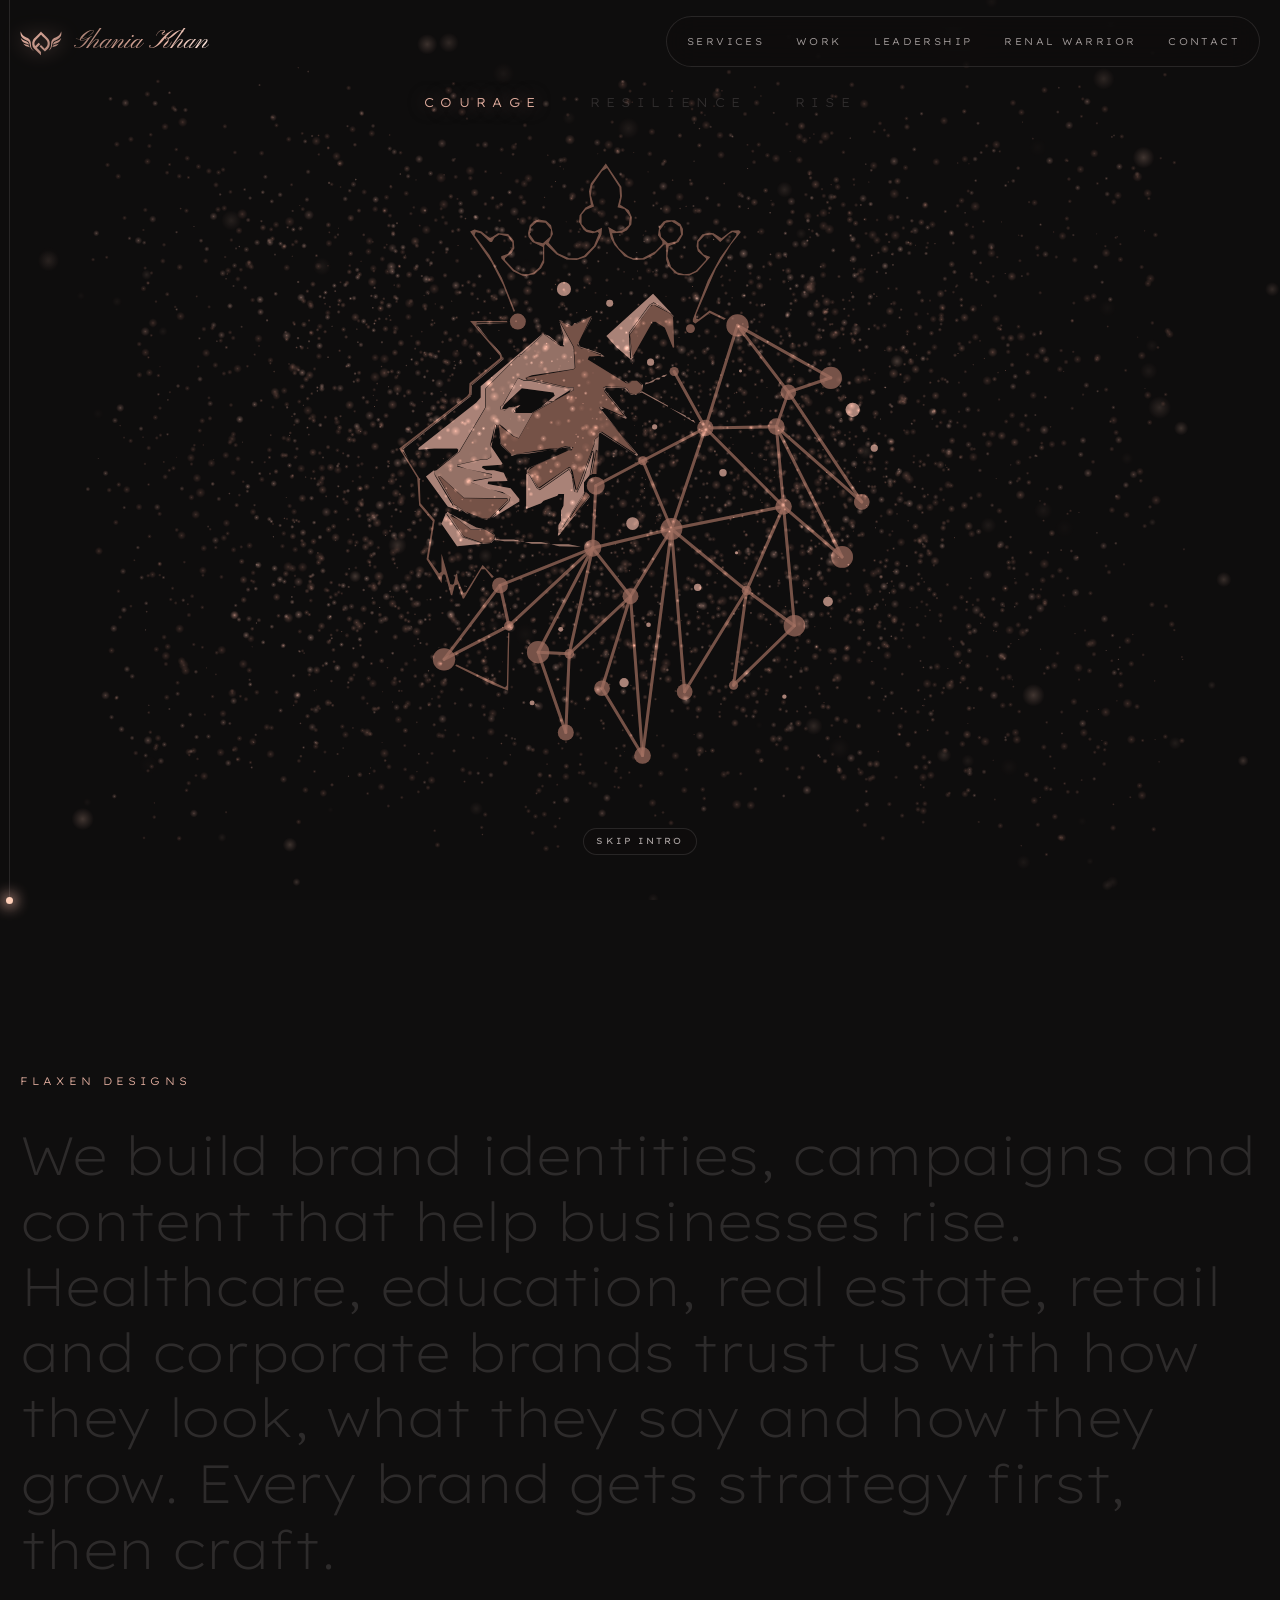
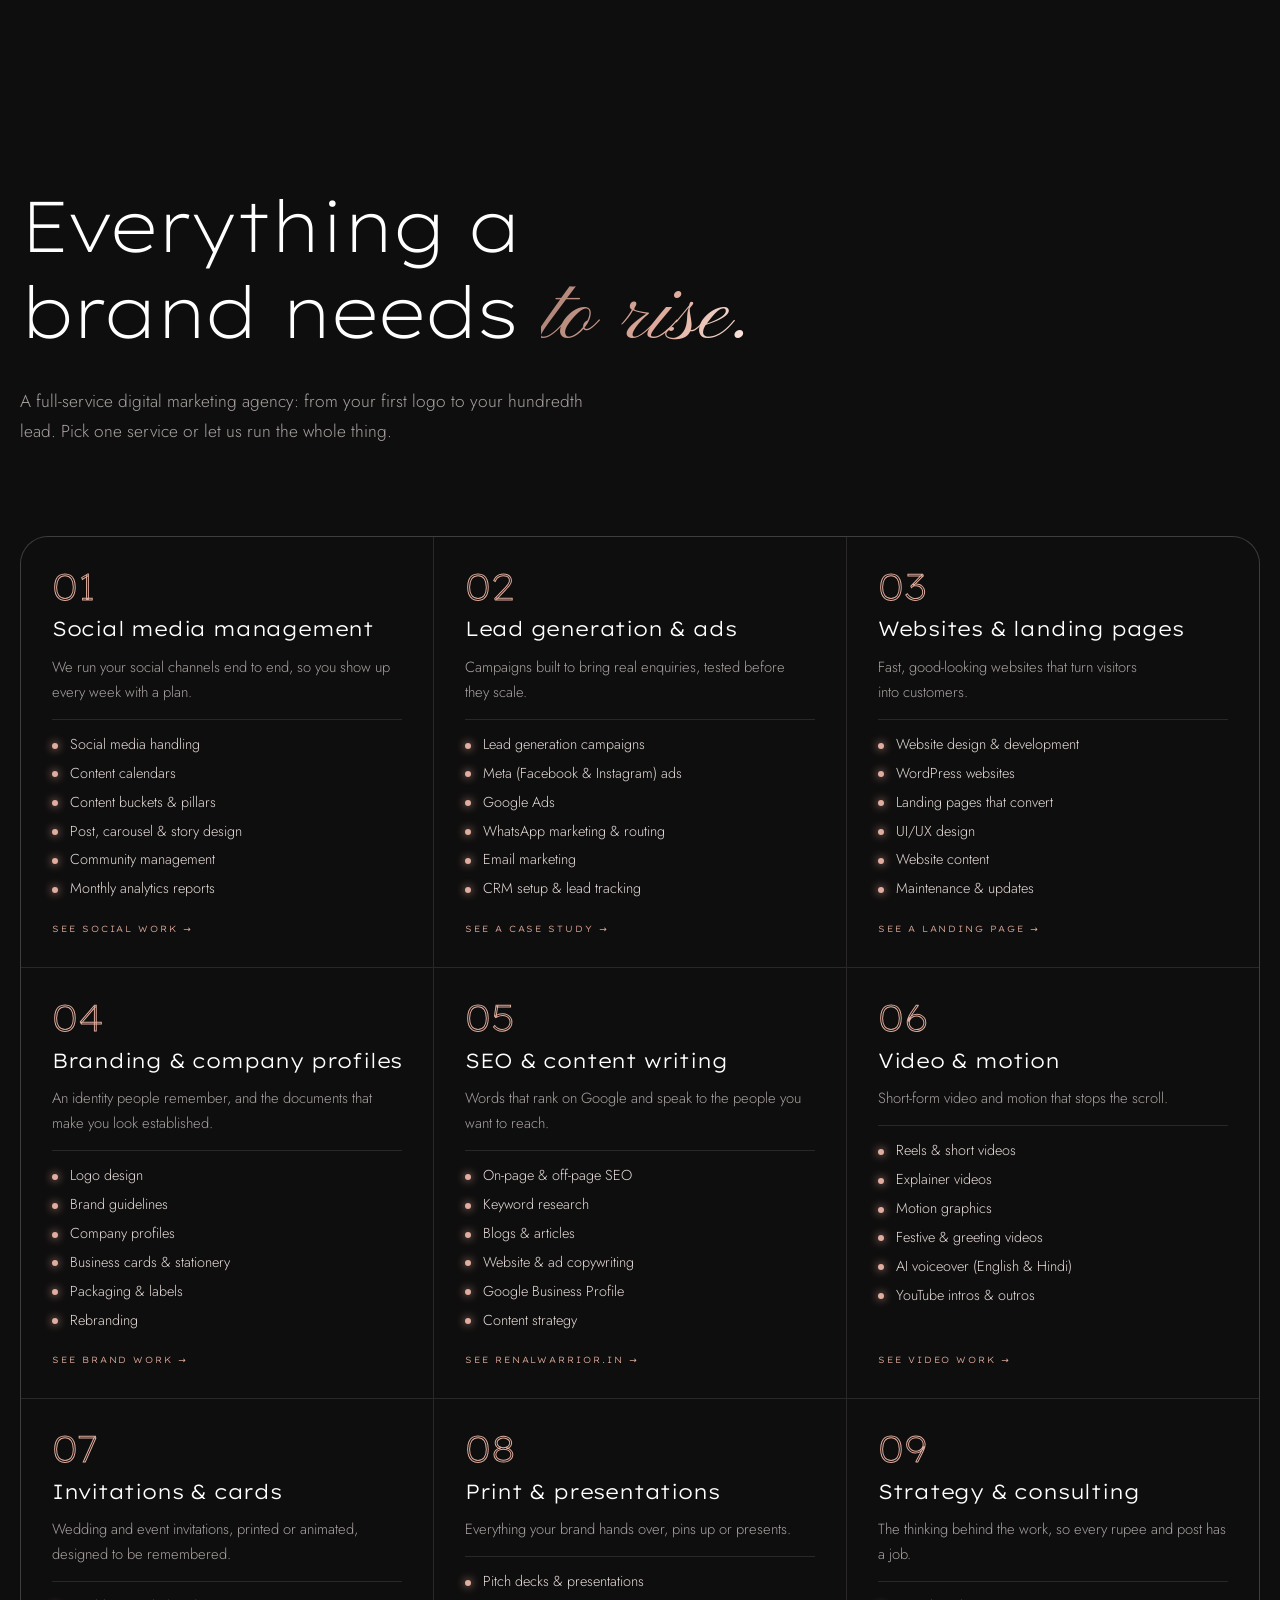
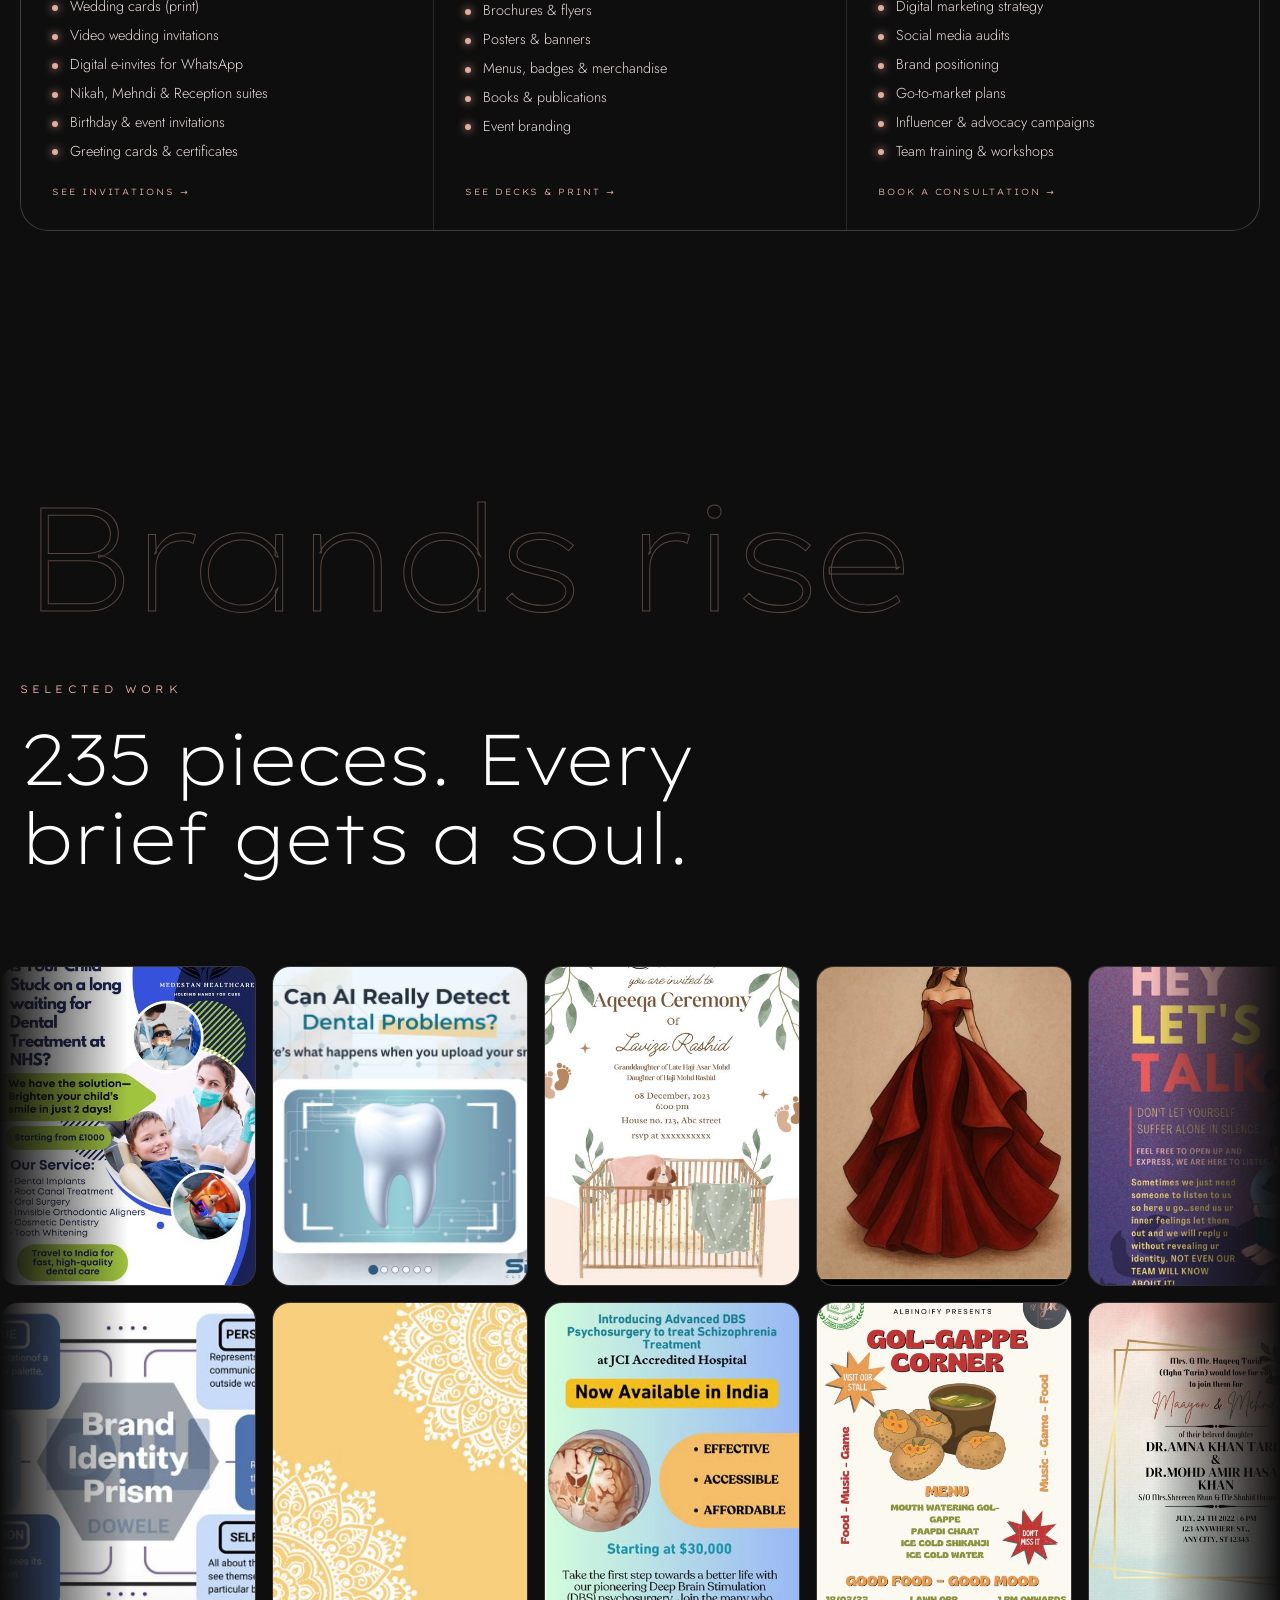
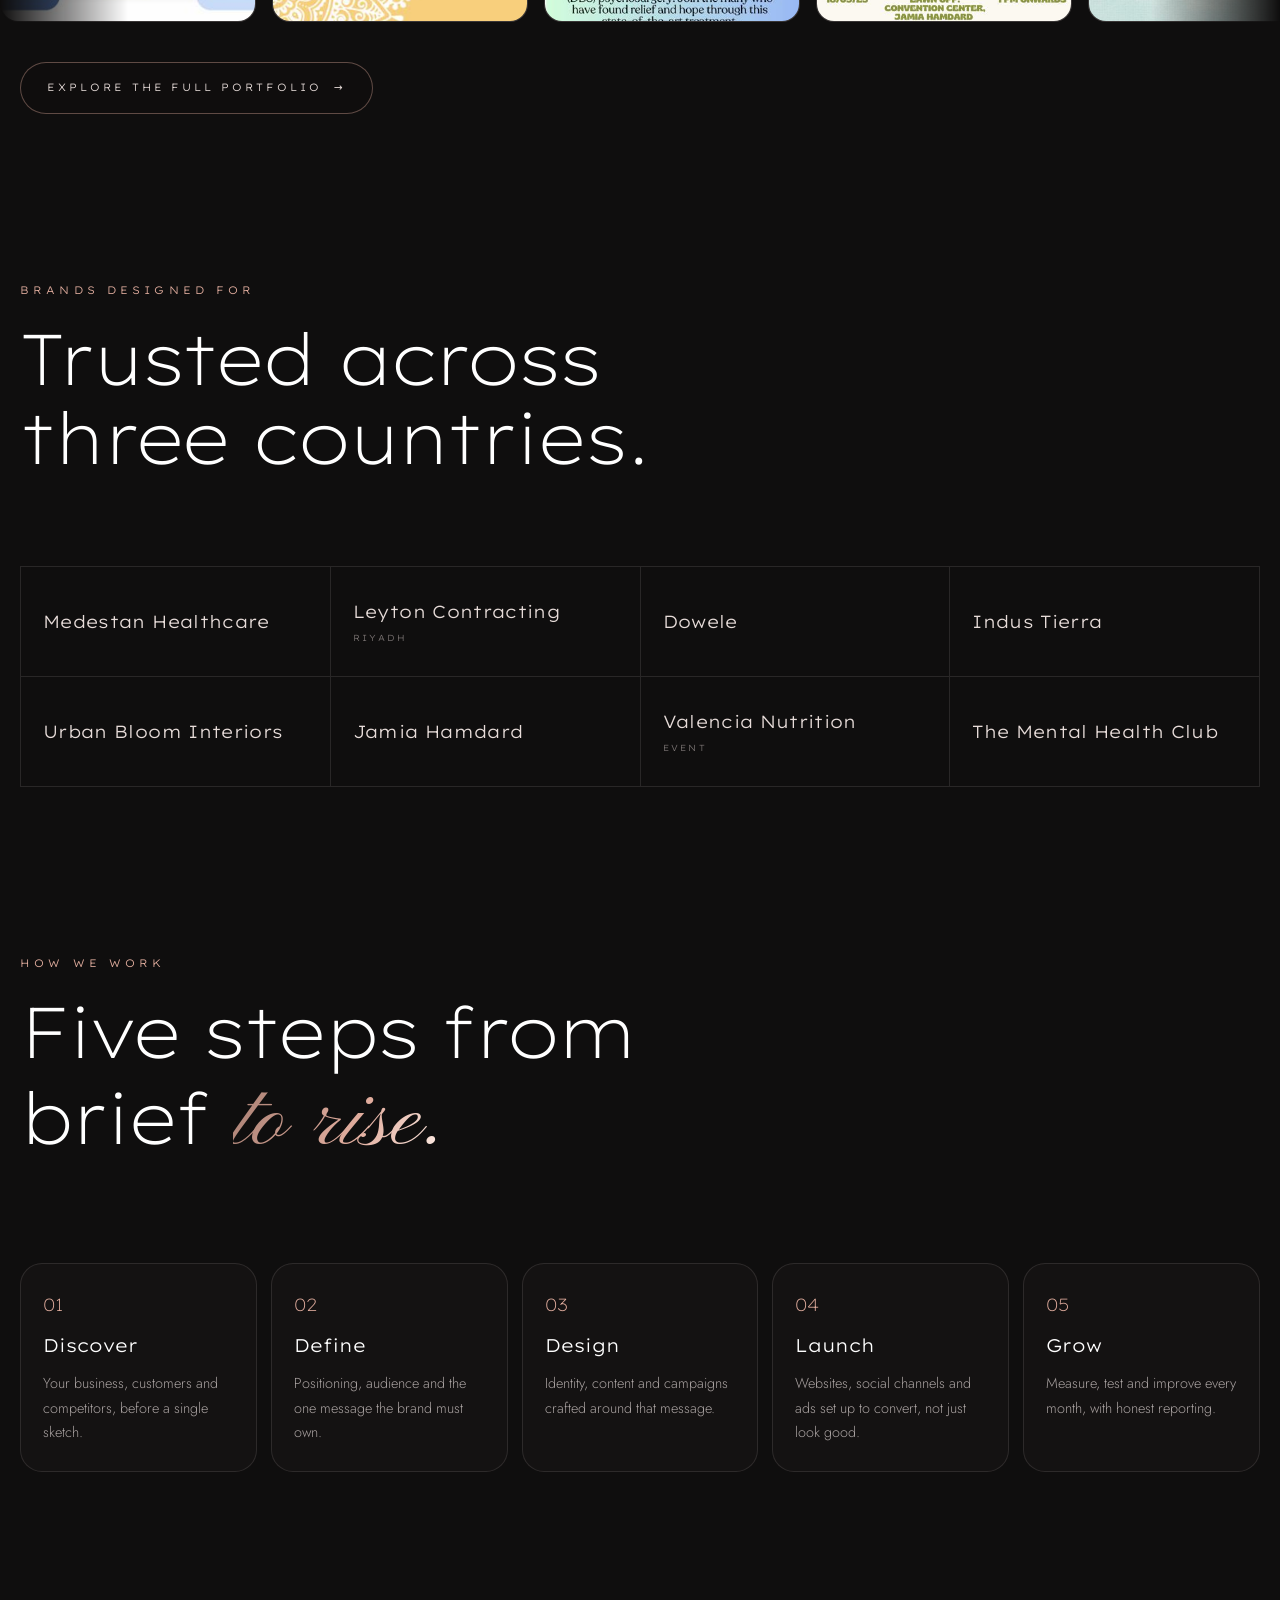
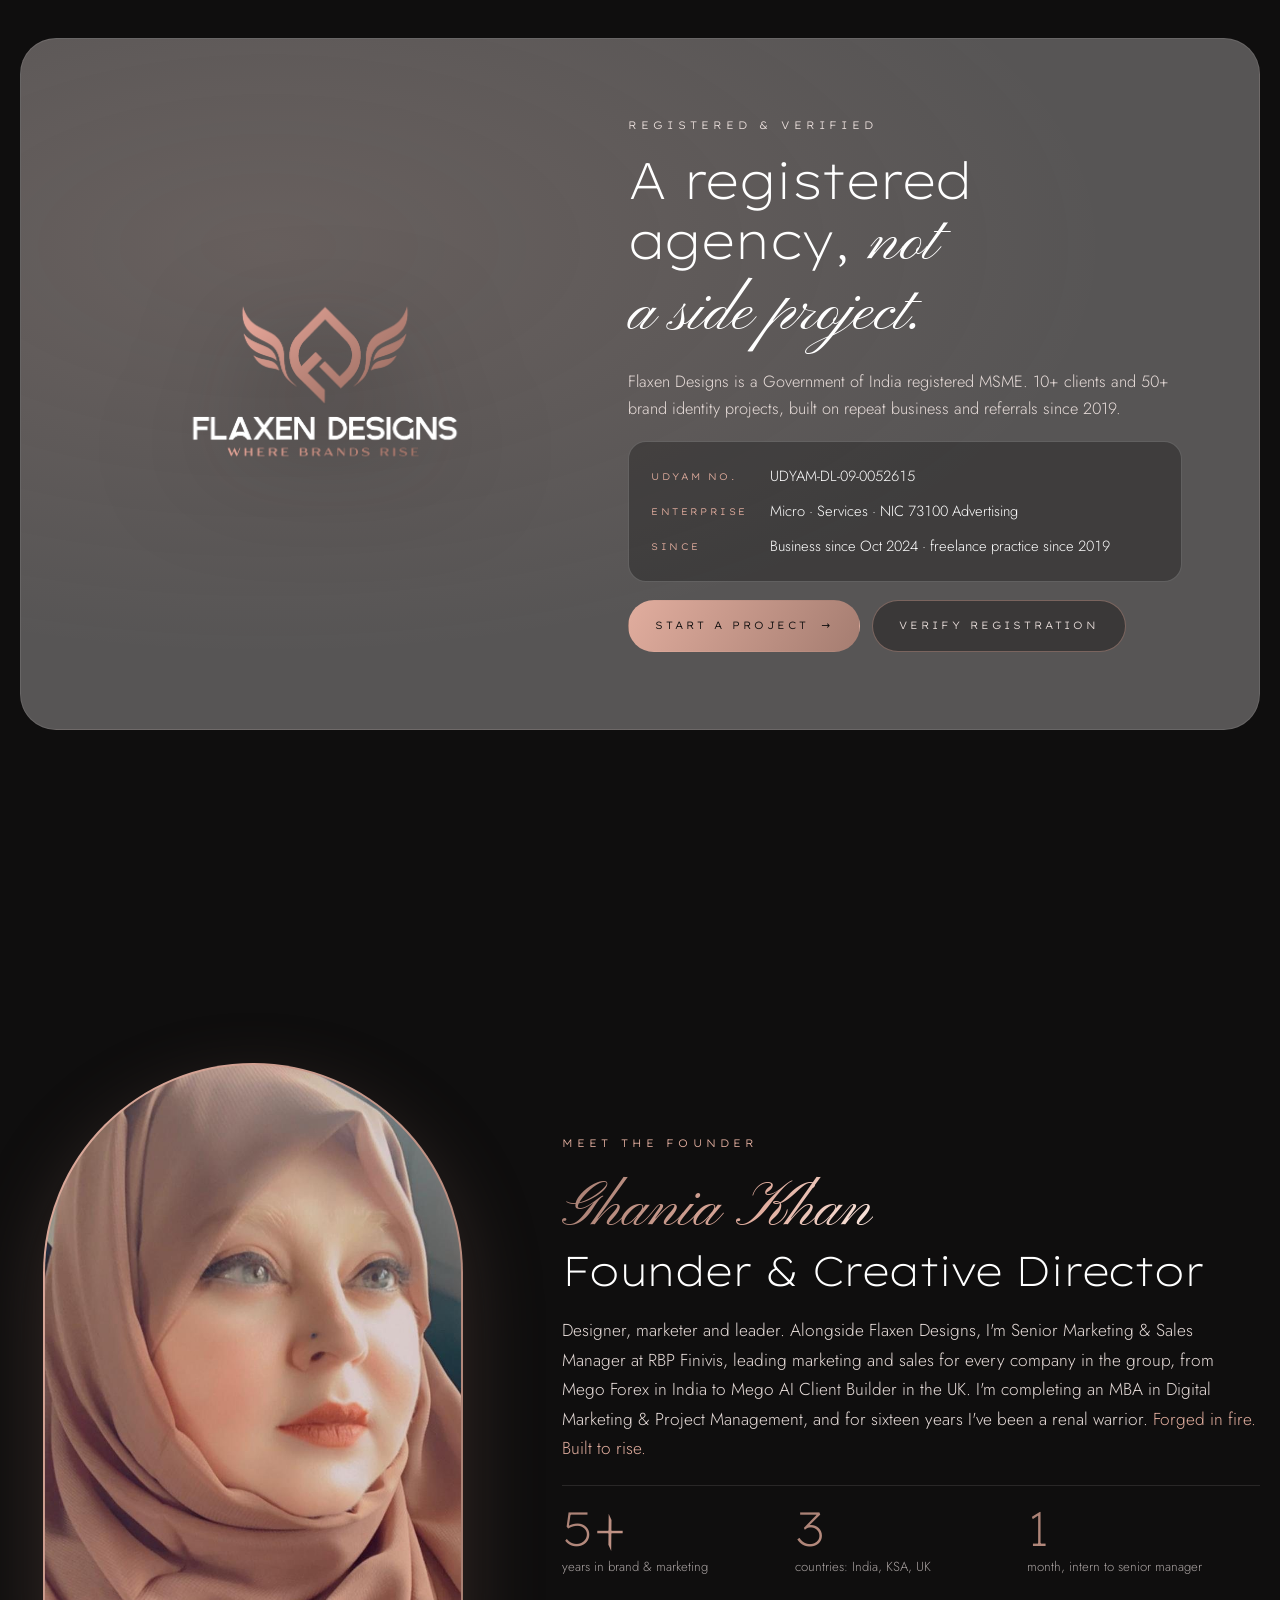
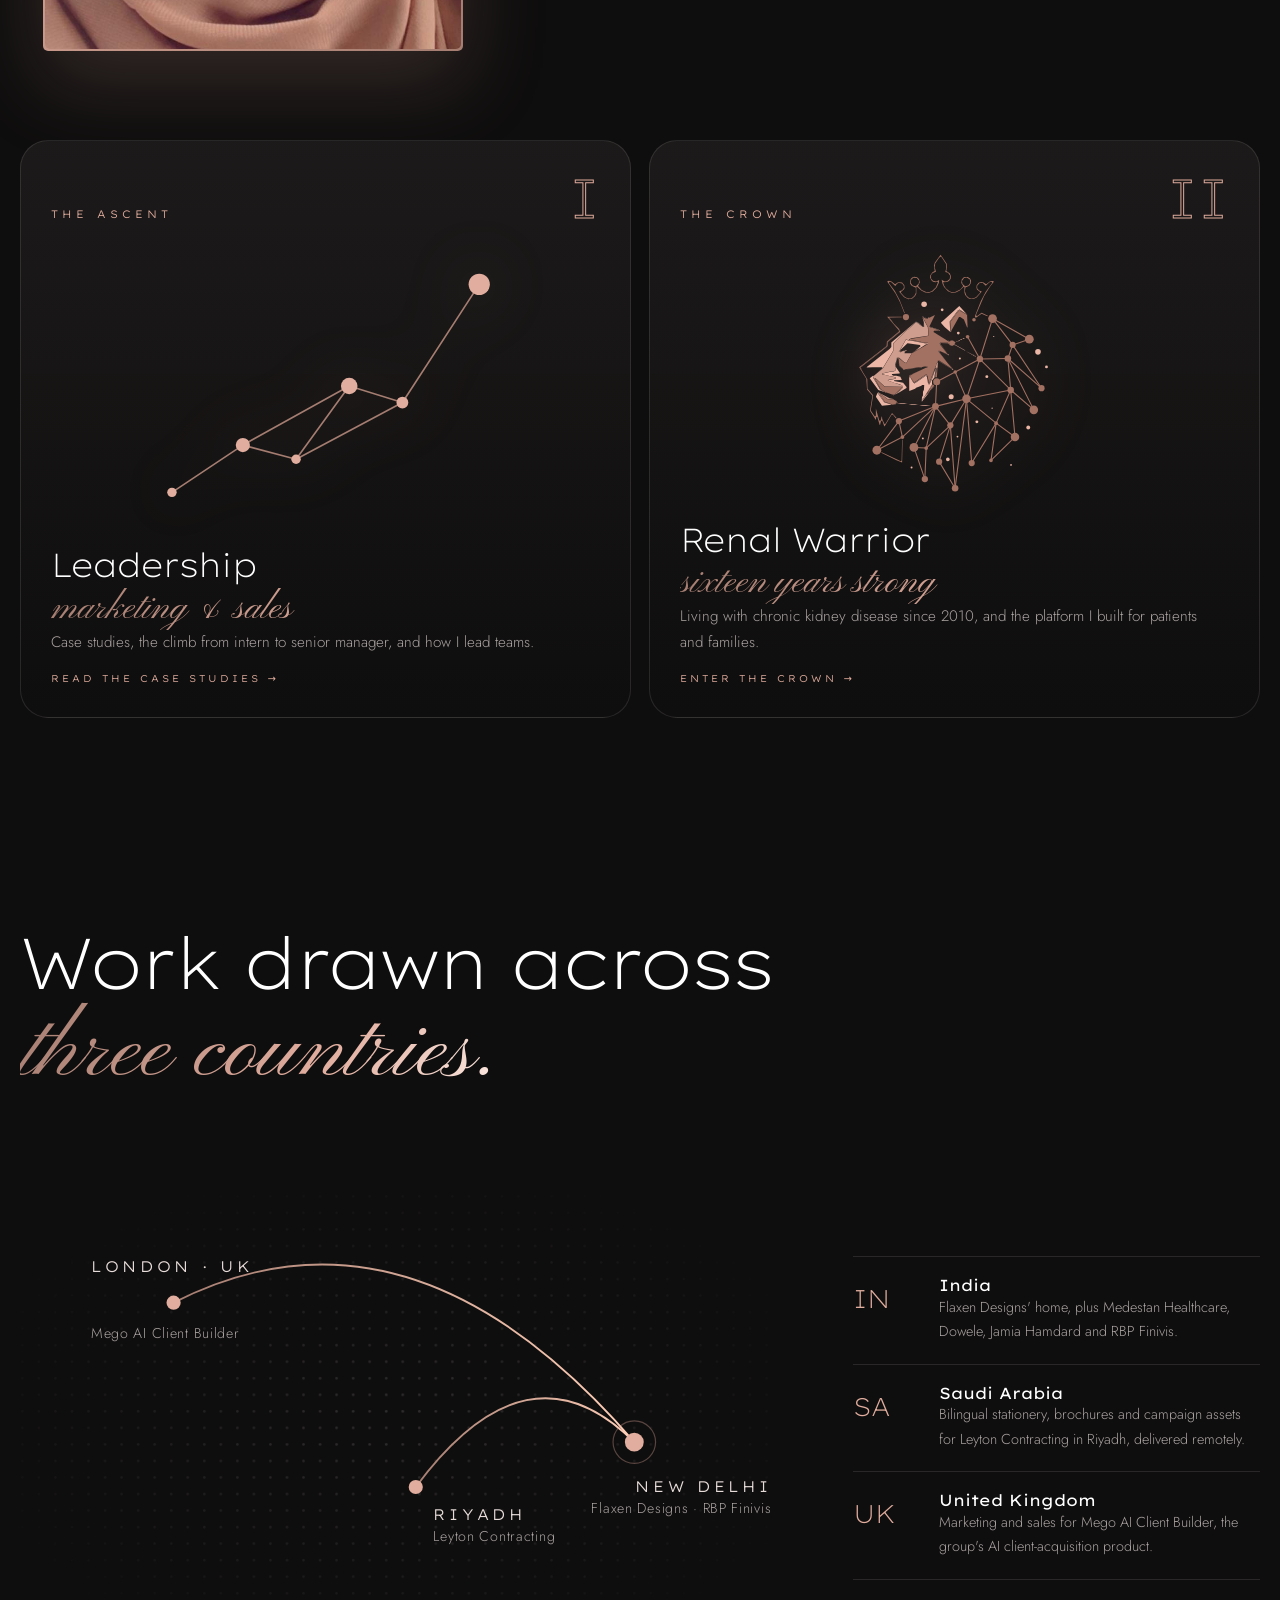
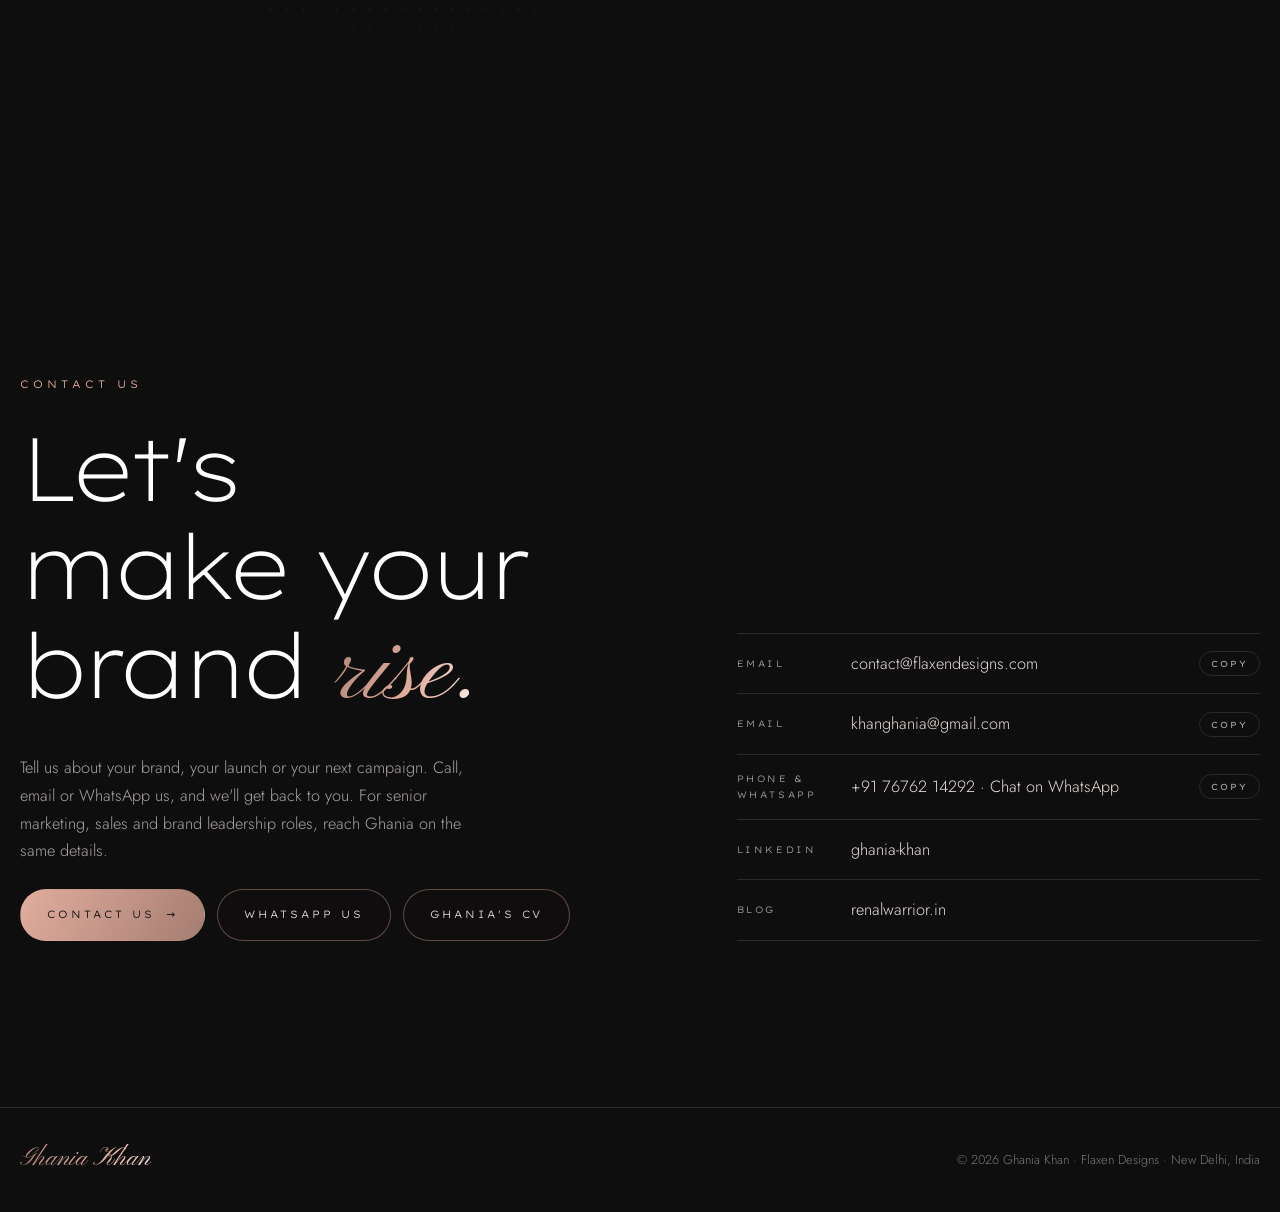
==== commit a2524c4c: "Fit the home page on small phones and with Safari text zoom Co-Authored-By: Claude Opus 5.5 <noreply" ====
--- a/index.html
+++ b/index.html
@@ -32,7 +32,7 @@
   <div class="words" aria-hidden="true"><span class="w1">Courage</span><span class="w2">Resilience</span><span class="w3">Rise</span></div>
   <div class="id">
     <h1 class="brand"><span class="bw">Flaxen Designs</span><span class="tg">Where brands rise</span></h1>
-    <p class="role">Branding &amp; digital marketing agency &middot; Founded by <b>Ghania Khan</b></p>
+    <p class="role"><span class="nw">Branding &amp; digital marketing agency</span> &middot; <span class="nw">Founded by <b>Ghania Khan</b></span></p>
     <nav class="paths" aria-label="Start here">
       <a class="btn solid" href="#contact">Start a project <span class="arr">&rarr;</span></a>
       <a class="btn" href="wings.html">See the work</a>
@@ -228,7 +228,7 @@
         <rect width="640" height="380" fill="url(#dots)" mask="url(#m)"/>
         <path class="draw" d="M520 210 Q 430 120 335 248" fill="none" stroke="url(#arc)" stroke-width="1.6"/>
         <path class="draw" d="M520 210 Q 330 -10 130 92" fill="none" stroke="url(#arc)" stroke-width="1.6"/>
-        <g class="city"><circle cx="520" cy="210" r="8" fill="#E1AD9E"/><circle cx="520" cy="210" r="18" fill="none" stroke="#E1AD9E" stroke-opacity=".35"/><text x="540" y="214">New Delhi</text><text class="sub" x="540" y="232">Flaxen Designs &middot; RBP Finivis</text></g>
+        <g class="city"><circle cx="520" cy="210" r="8" fill="#E1AD9E"/><circle cx="520" cy="210" r="18" fill="none" stroke="#E1AD9E" stroke-opacity=".35"/><text x="636" y="252" text-anchor="end">New Delhi</text><text class="sub" x="636" y="270" text-anchor="end">Flaxen Designs &middot; RBP Finivis</text></g>
         <g class="city"><circle cx="335" cy="248" r="6" fill="#E1AD9E"/><text x="350" y="276">Riyadh</text><text class="sub" x="350" y="294">Leyton Contracting</text></g>
         <g class="city"><circle cx="130" cy="92" r="6" fill="#E1AD9E"/><text x="60" y="66">London &middot; UK</text><text class="sub" x="60" y="122">Mego AI Client Builder</text></g>
       </svg>
--- a/assets/v2.css
+++ b/assets/v2.css
@@ -391,7 +391,7 @@
 .hero .paths { margin-top: 6px; display: flex; justify-content: center; flex-wrap: wrap; gap: 10px; opacity: 0; transition: opacity 1s 1.6s; }
 .hero .paths .btn { padding: 13px 20px; }
 [data-stage="named"] .hero .role, [data-stage="named"] .hero .paths { opacity: 1; }
-.hero .controls { position: absolute; right: var(--g-r); bottom: 14px; z-index: 3; display: flex; gap: 8px; }
+.hero .controls { position: static; z-index: 3; display: flex; justify-content: center; gap: 8px; margin-top: 2px; }
 .hero .controls button { font: 400 .55rem/1 var(--f-display); letter-spacing: .24em; text-transform: uppercase; color: var(--mist); background: rgba(15,14,14,.6); border: 1px solid var(--line); border-radius: 999px; padding: 8px 12px; cursor: pointer; }
 .hero .controls button:hover { color: var(--white); border-color: var(--rose); }
 [data-reduced] .hero .brand { -webkit-mask-position: 0 0; mask-position: 0 0; animation: none; }
@@ -413,7 +413,8 @@
   .safar, .studio-in, .contact-grid, .case { grid-template-columns: 1fr; }
   .case .side { position: static; }
   .stats { grid-template-columns: 1fr 1fr; }
-  .services, .brands { grid-template-columns: 1fr 1fr; }
+  .services, .brands { grid-template-columns: repeat(2, minmax(0, 1fr)); }
+  .brands li { padding: 20px 14px; min-height: 84px; overflow-wrap: anywhere; }
   .process { grid-template-columns: 1fr 1fr; }
   .founder { grid-template-columns: 1fr; }
   .stat:nth-child(3) { border-left: 0; }
@@ -447,7 +448,6 @@
   .udyam { grid-template-columns: 1fr; gap: 2px; }
   .udyam dd { margin-bottom: 10px; }
   .hero .words { top: calc(env(safe-area-inset-top, 0px) + 118px); letter-spacing: .26em; }
-  .hero .controls { position: static; justify-content: center; margin-top: 4px; }
   .hero .paths .btn { padding: 11px 15px; font-size: .58rem; }
   .thread { display: none; }
 }
@@ -457,3 +457,29 @@
 /* CV page */
 .cv-pages { display: grid; gap: 28px; justify-items: center; }
 .cv-pages img { width: min(100%, 900px); height: auto; border-radius: 14px; border: 1px solid var(--line); box-shadow: 0 30px 80px rgba(0,0,0,.45); background: #fff; }
+
+/* ---------- phones: keep the whole hero on one screen, even with Safari text zoom ---------- */
+#skip, #replay { display: inline-flex; }
+[data-stage="named"] #skip { display: none; }
+:root:not([data-stage="named"]) #replay { display: none; }
+@media (max-width: 700px) {
+  header.site { gap: 8px; padding-top: calc(env(safe-area-inset-top, 0px) + 10px); }
+  .mark { gap: 10px; }
+  .mark svg { width: 32px; }
+  .mark span { font-size: 1.4rem; }
+  .menu { padding: 3px; }
+  .menu a { padding: 8px 8px; }
+  .hero { min-height: 440px; }
+  .hero .words { top: calc(env(safe-area-inset-top, 0px) + 100px); }
+  .hero .id { bottom: max(12px, 2.2vh); gap: 7px; padding-inline: 16px; }
+  .hero .brand { gap: 6px; }
+  .hero .brand .bw { font-size: clamp(1rem, 6.4vw, 1.7rem); letter-spacing: .07em; white-space: nowrap; }
+  .hero .brand .tg { font-size: clamp(.48rem, 2.4vw, .7rem); letter-spacing: .4em; padding-left: .4em; white-space: nowrap; }
+  .hero .role { font-size: clamp(.66rem, 3.2vw, .82rem); line-height: 1.45; max-width: 26em; }
+  .hero .paths { display: grid; grid-template-columns: 1fr 1fr; gap: 8px; width: min(100%, 340px); margin-top: 4px; }
+  .hero .paths .btn { justify-content: center; padding: 11px 6px; font-size: clamp(.48rem, 2.45vw, .58rem); letter-spacing: .13em; white-space: nowrap; gap: 8px; }
+  .hero .paths .btn.solid { grid-column: 1 / -1; }
+  .hero .controls { margin-top: 0; }
+  .hero .controls button { padding: 6px 12px; font-size: .5rem; }
+}
+.hero .role .nw { white-space: nowrap; }
